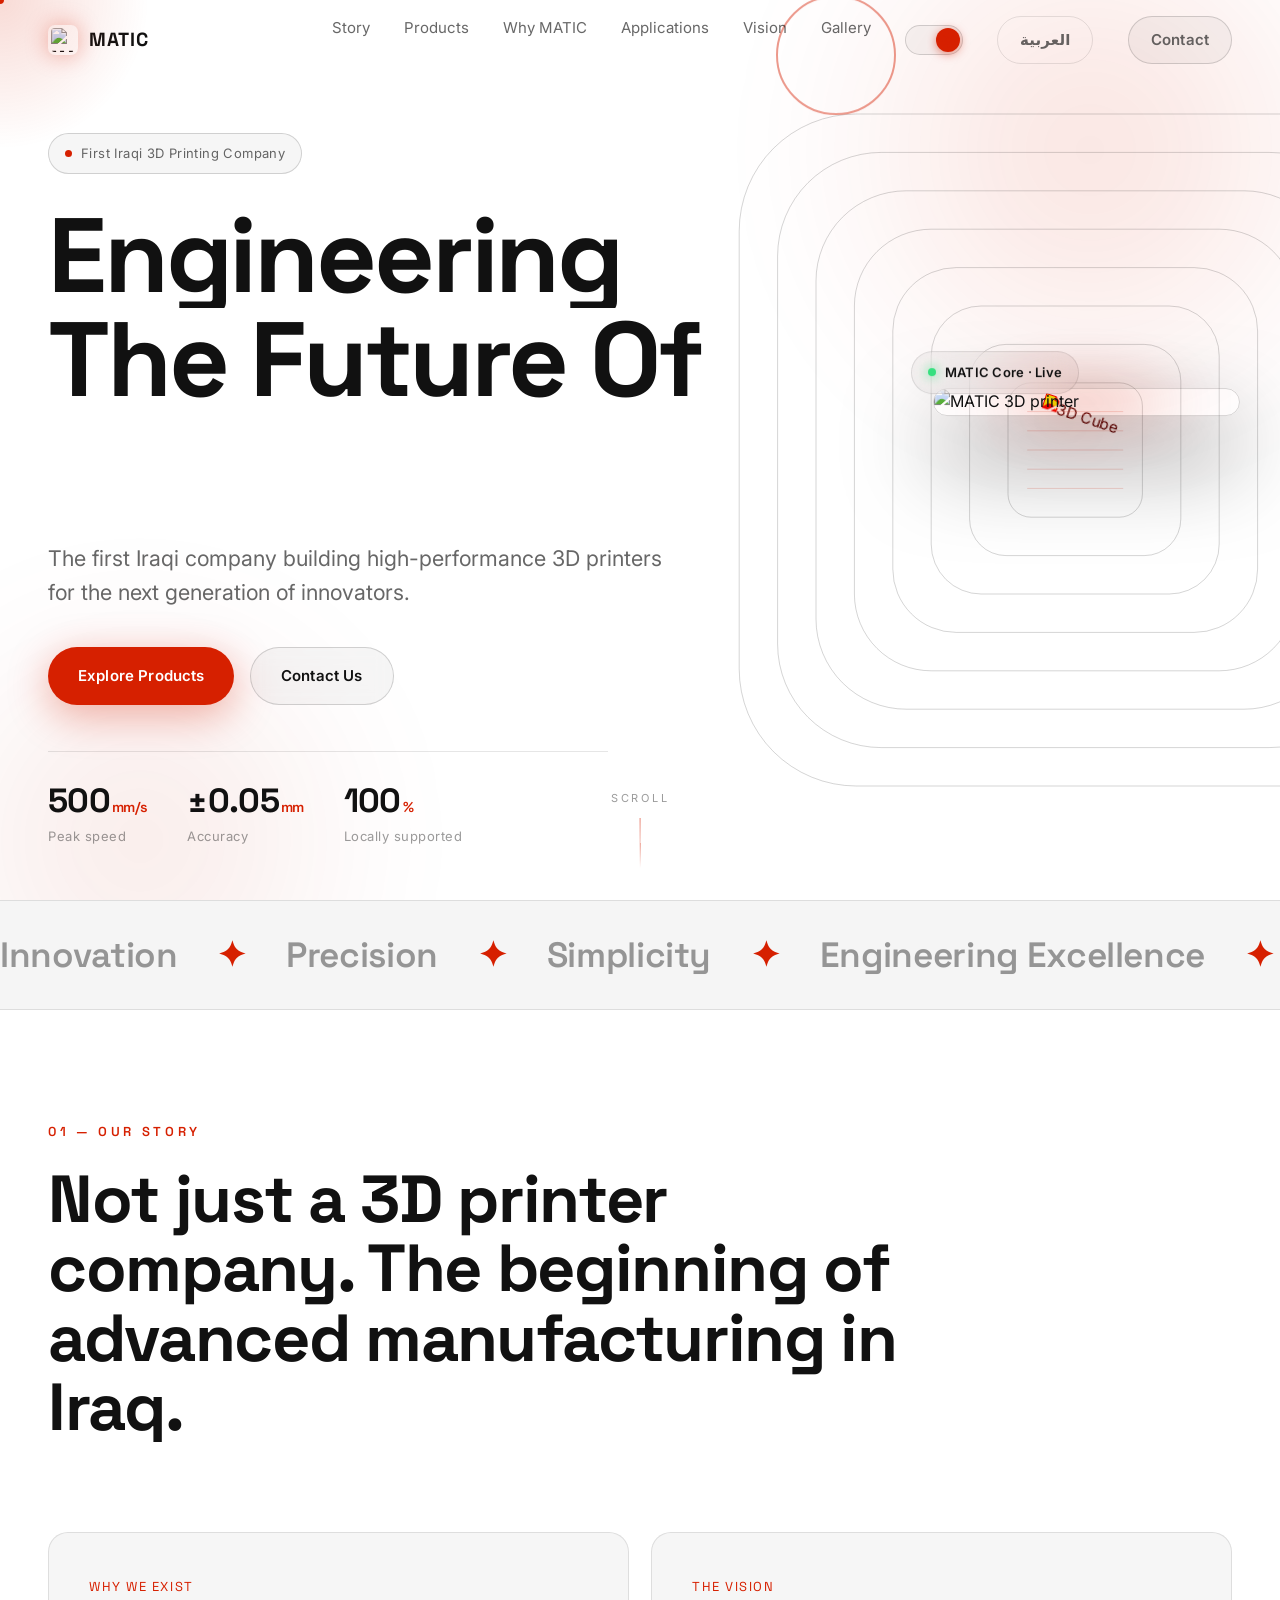
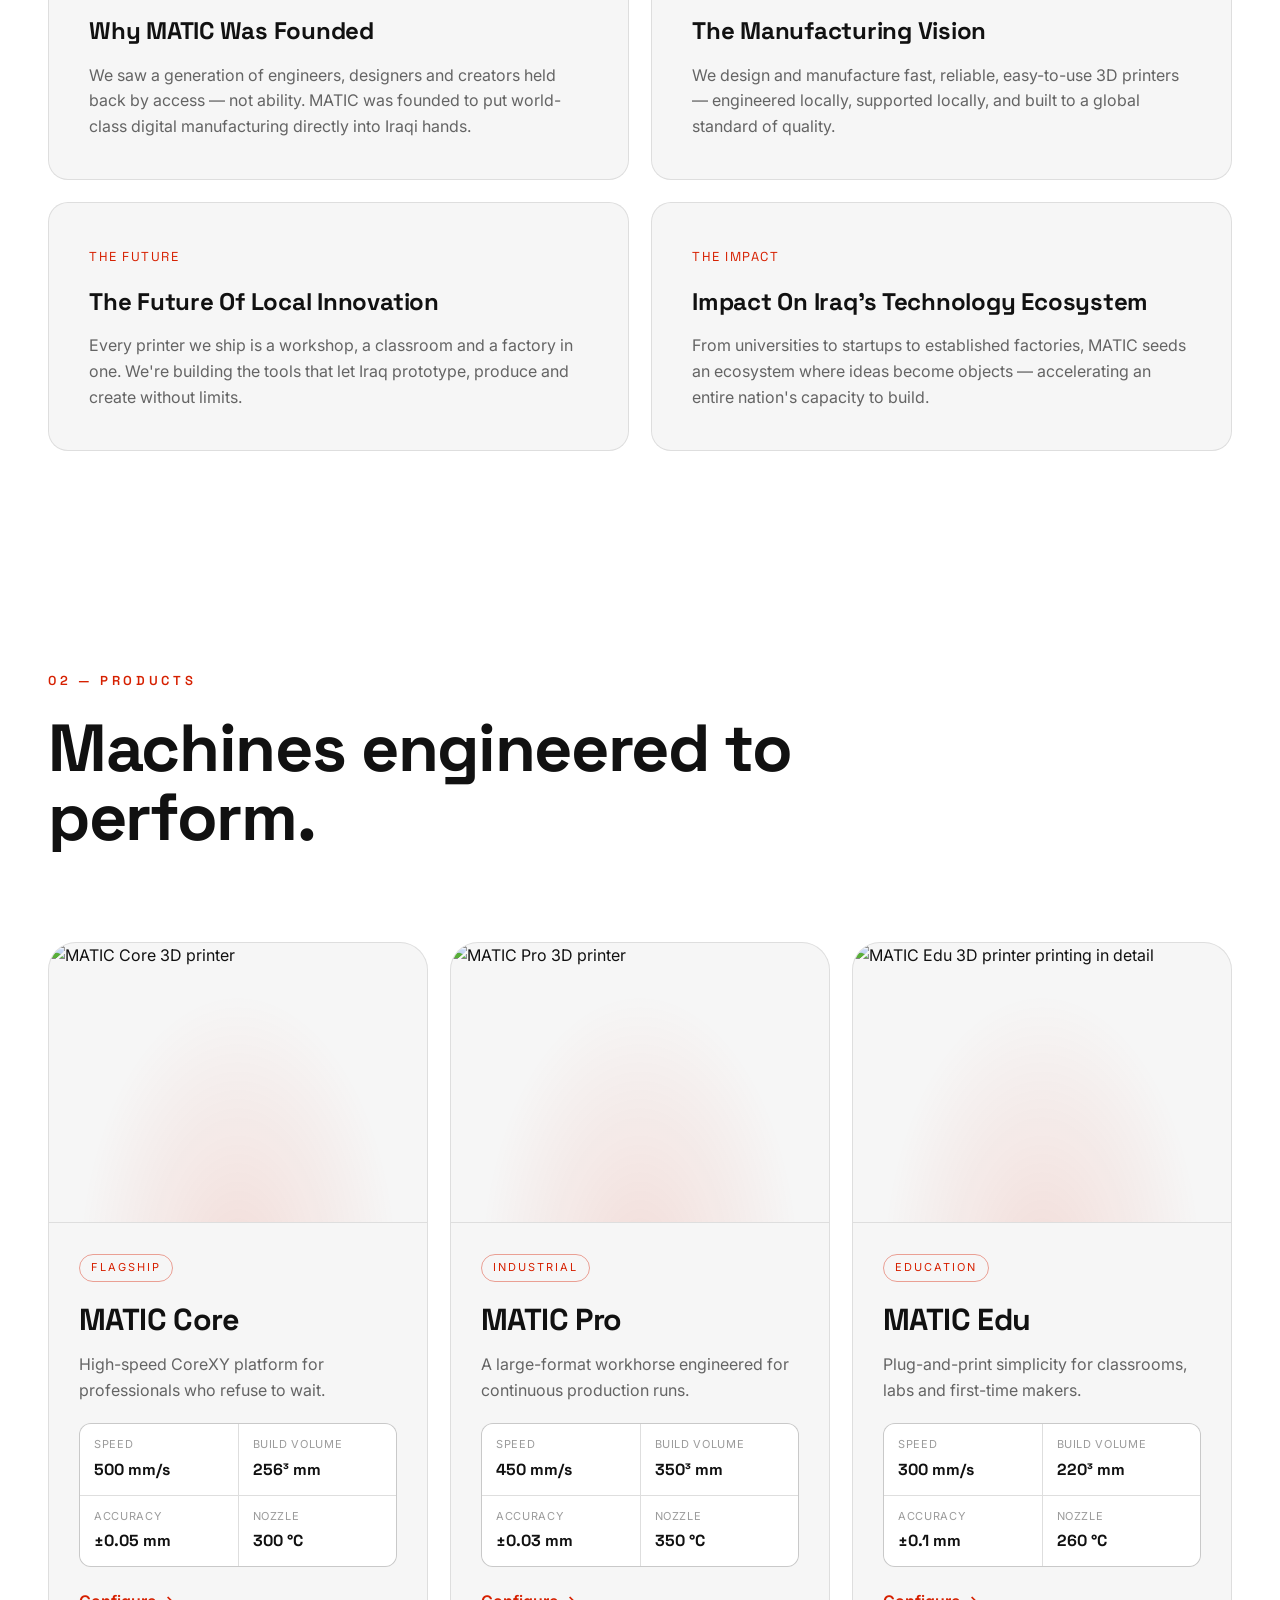
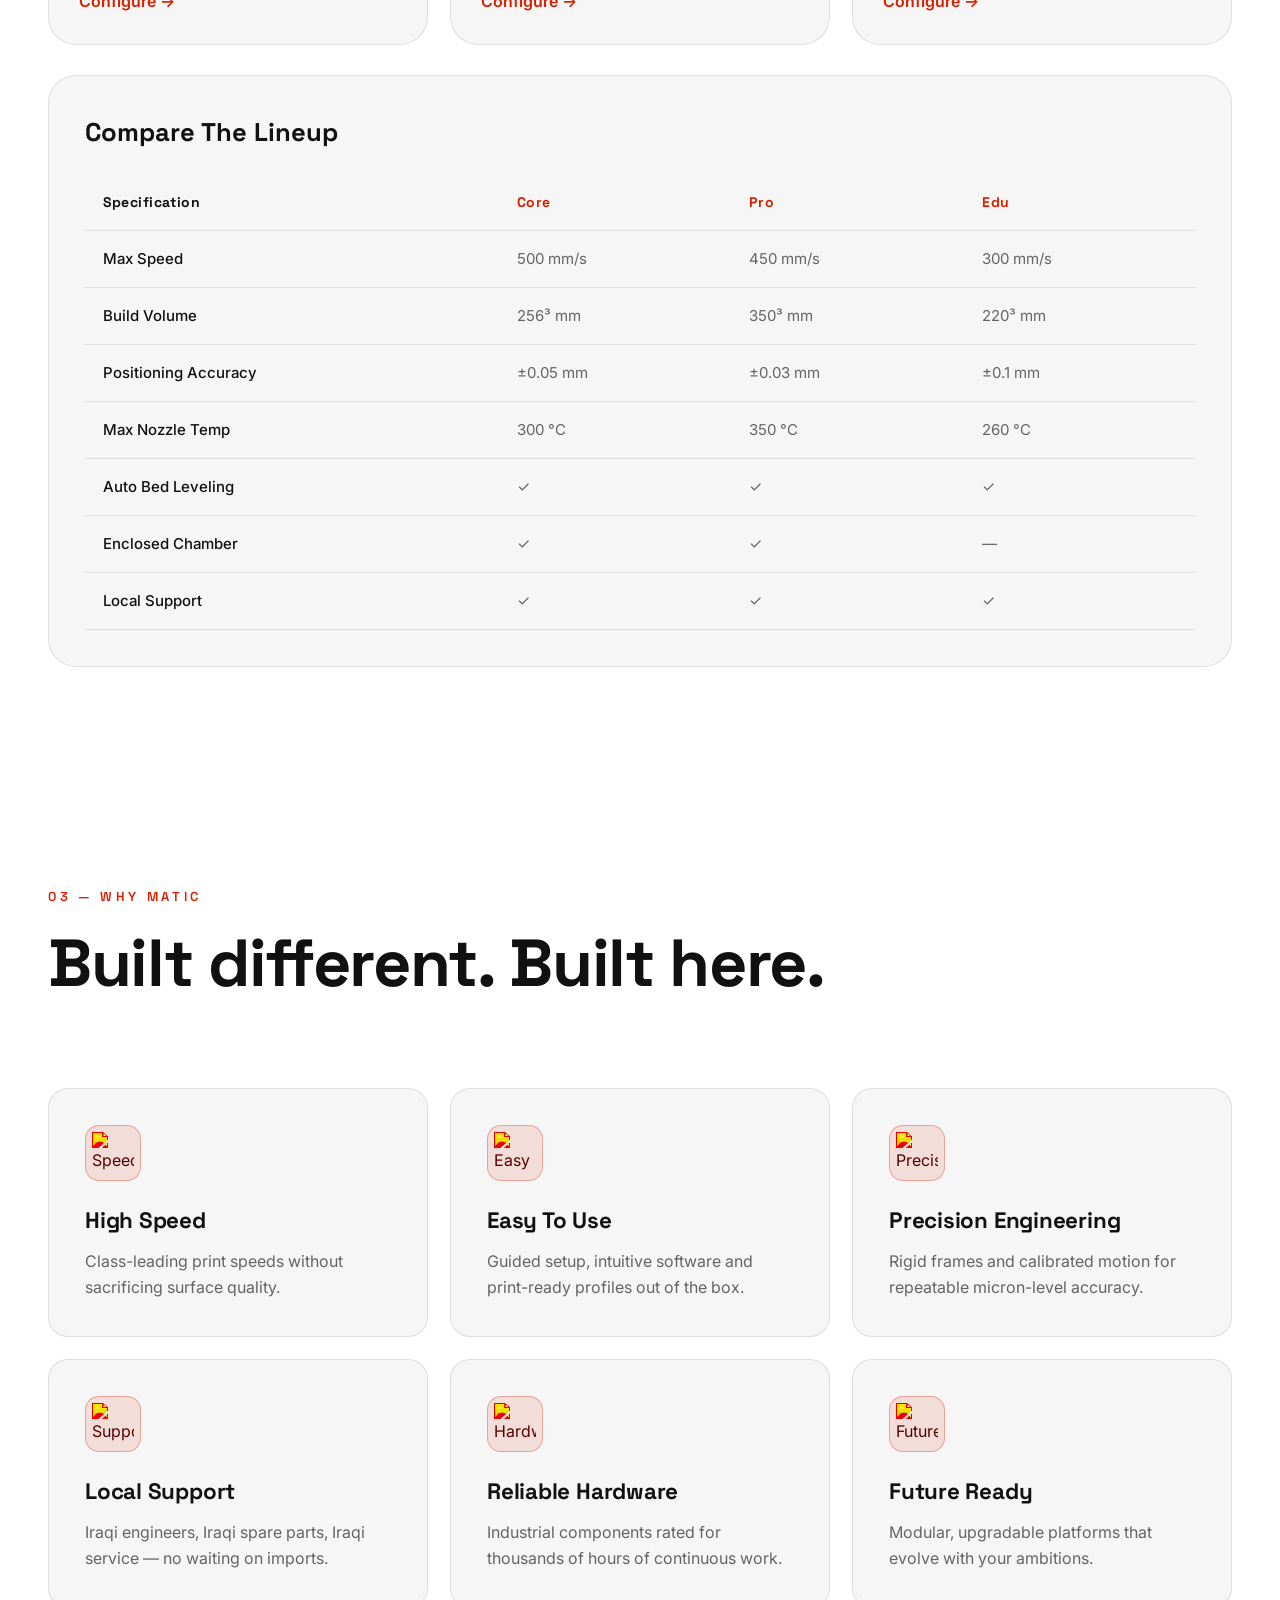
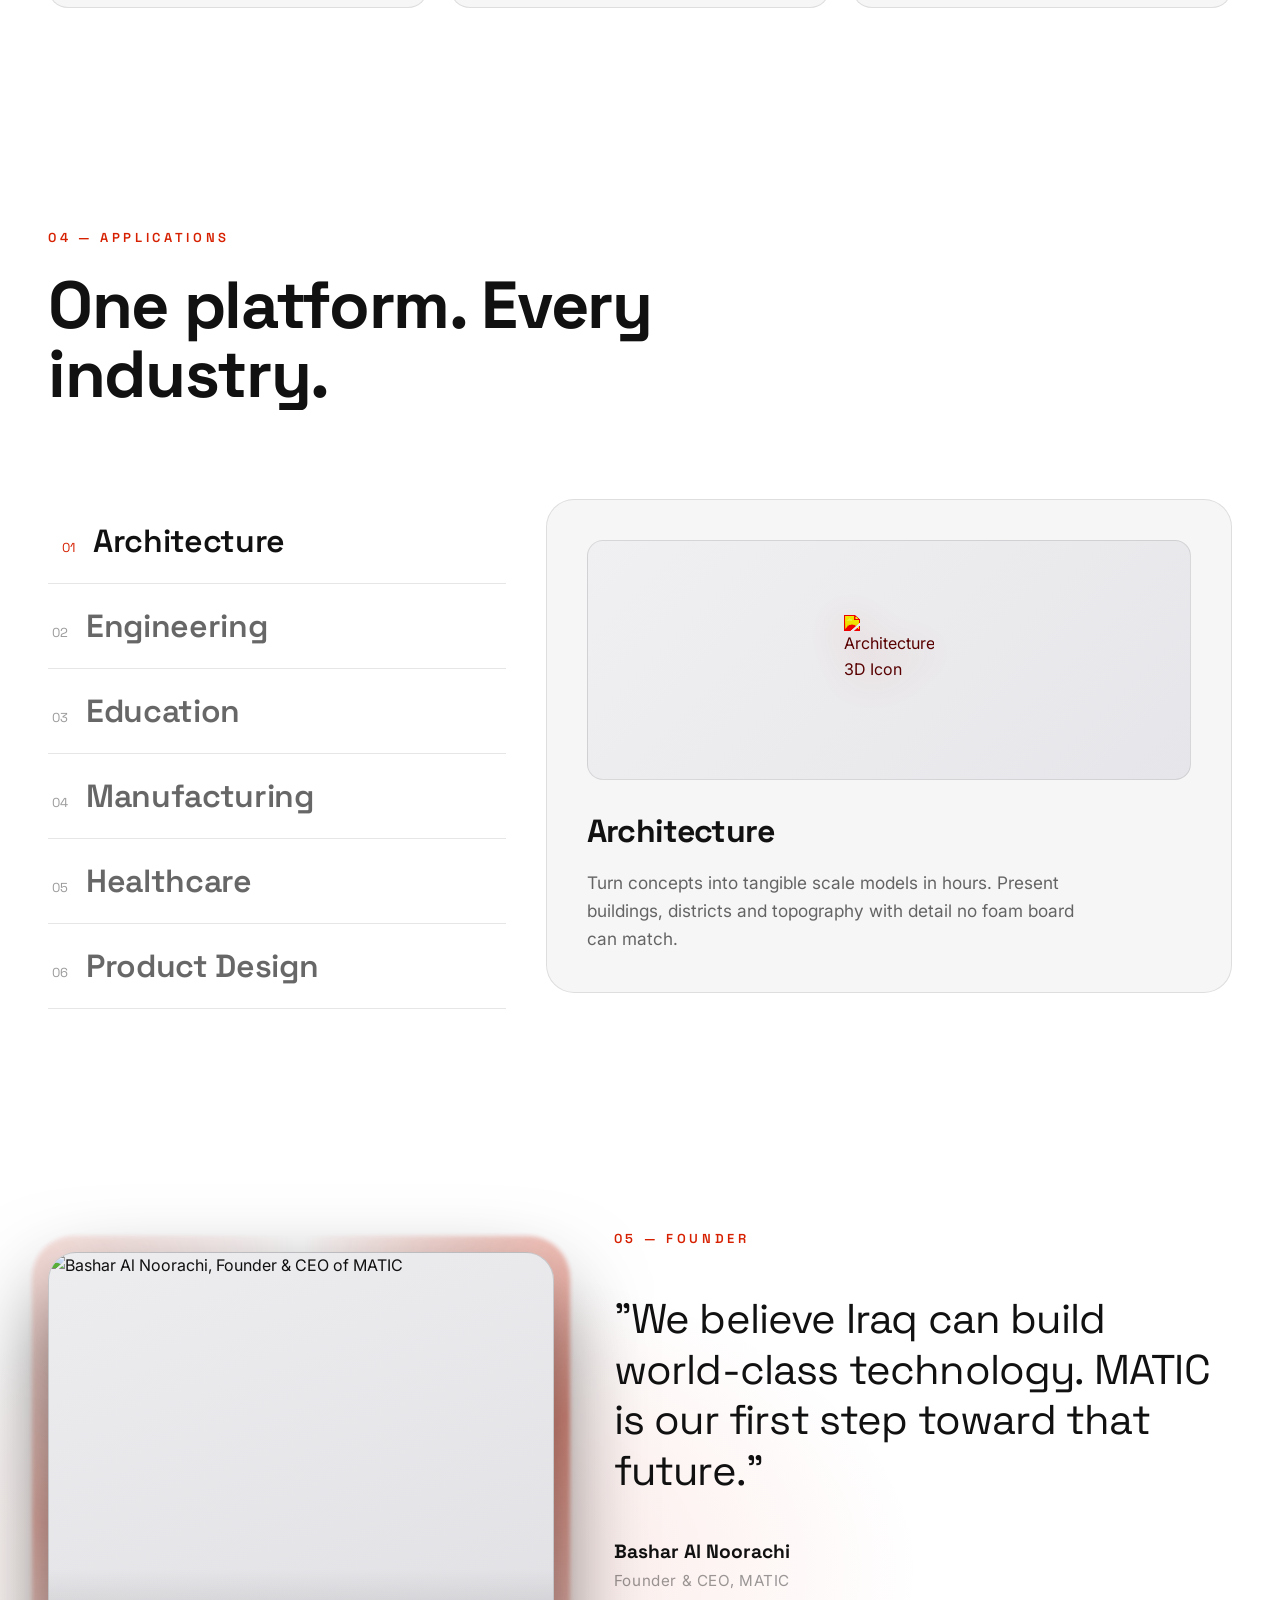
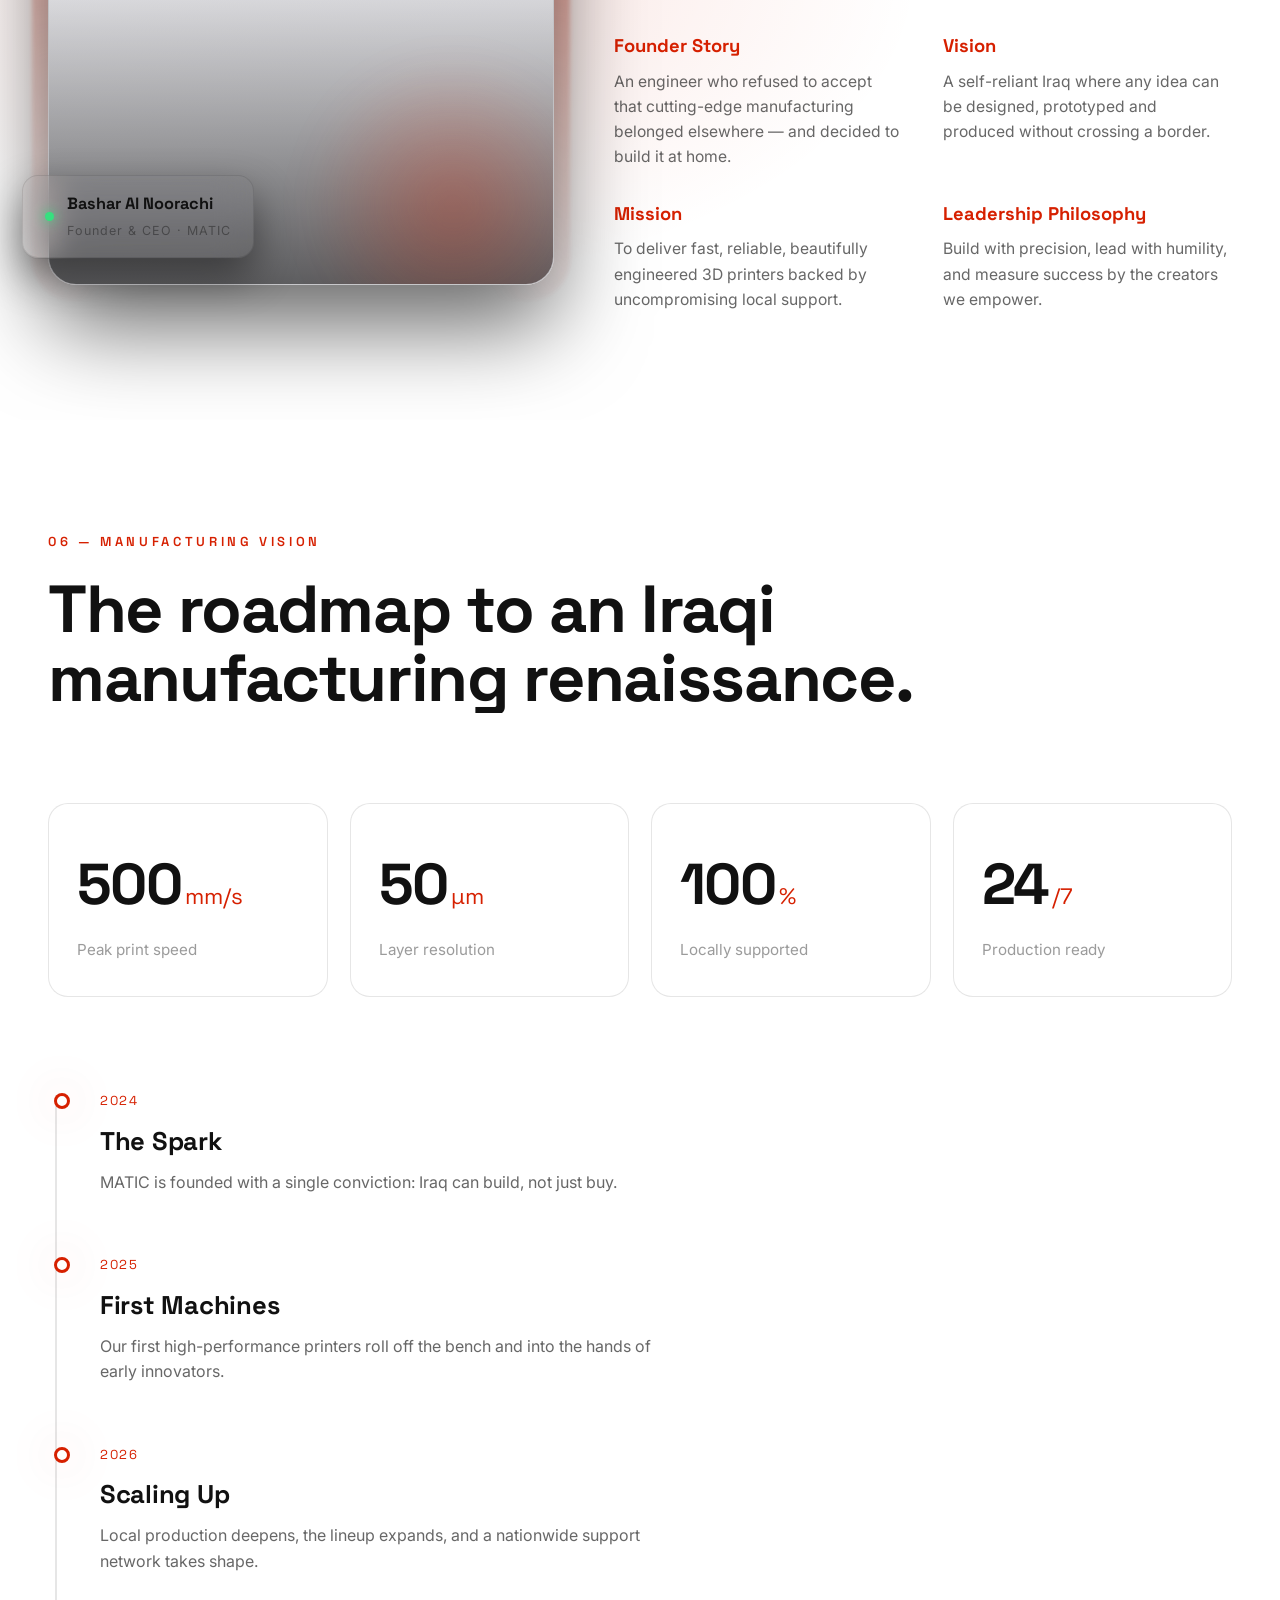
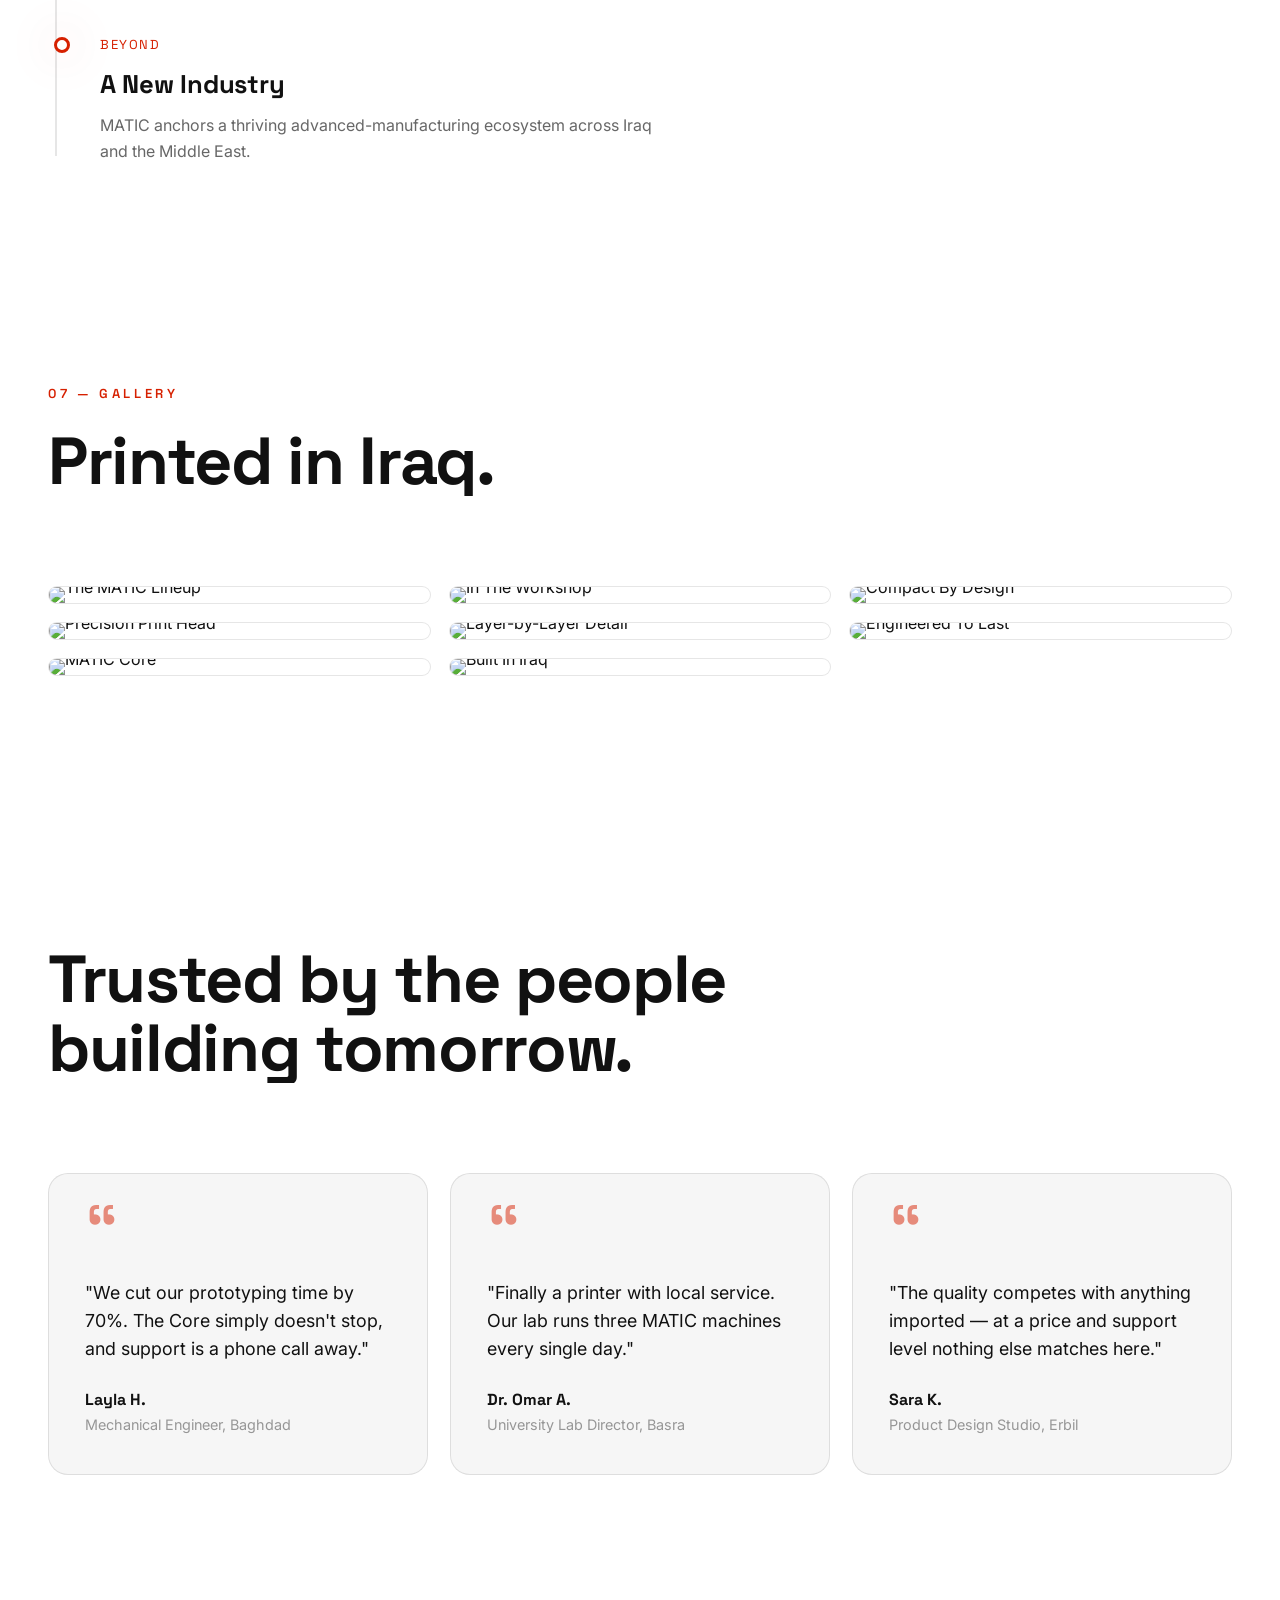
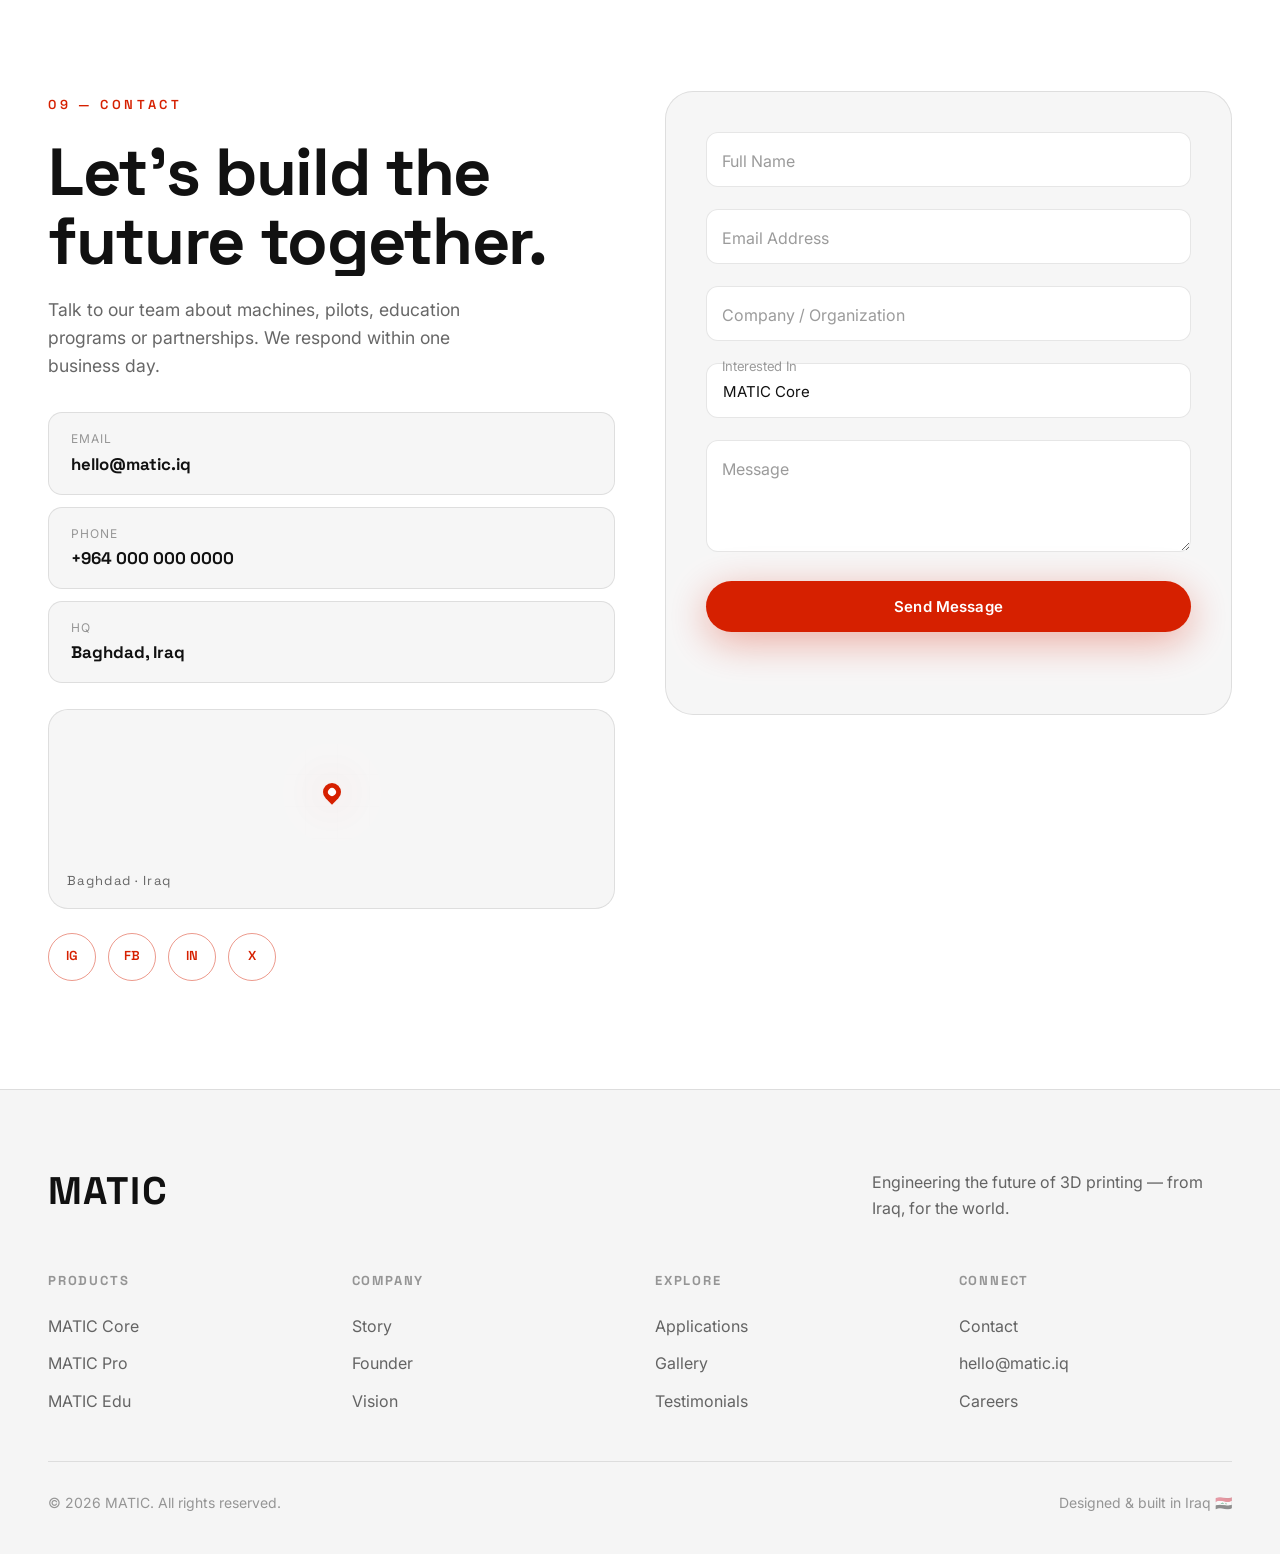
==== index.html @ 6158f704 "Add files via upload" ====
<!DOCTYPE html>
<html lang="en">
<head>
  <meta charset="UTF-8" />
  <meta name="viewport" content="width=device-width, initial-scale=1.0" />
  <meta name="theme-color" content="#111111" />
  <link rel="icon" type="image/png" href="matic-logo.png" />

  <title>MATIC — Engineering The Future Of 3D Printing</title>
  <meta name="description" content="MATIC is the first Iraqi company designing and manufacturing high-performance 3D printers — fast, reliable, and locally supported for the next generation of innovators." />
  <meta name="keywords" content="MATIC, 3D printing, Iraq, 3D printers, advanced manufacturing, additive manufacturing, Middle East technology" />
  <meta name="author" content="MATIC" />
  <link rel="canonical" href="https://matic.iq/" />

  <!-- Open Graph -->
  <meta property="og:type" content="website" />
  <meta property="og:title" content="MATIC — Engineering The Future Of 3D Printing" />
  <meta property="og:description" content="The first Iraqi company building high-performance 3D printers for the next generation of innovators." />
  <meta property="og:locale" content="en_US" />
  <meta property="og:site_name" content="MATIC" />

  <!-- Twitter -->
  <meta name="twitter:card" content="summary_large_image" />
  <meta name="twitter:title" content="MATIC — Engineering The Future Of 3D Printing" />
  <meta name="twitter:description" content="The first Iraqi company building high-performance 3D printers." />

  <link rel="preconnect" href="https://fonts.googleapis.com" />
  <link rel="preconnect" href="https://fonts.gstatic.com" crossorigin />
  <link href="https://fonts.googleapis.com/css2?family=Space+Grotesk:wght@400;500;600;700&family=Inter:wght@400;500;600;700;800;900&display=swap" rel="stylesheet" />

  <link rel="stylesheet" href="styles.css?v=2.0" />

  <!-- Set theme before paint to avoid flash -->
  <script>
    (function () {
      try {
        var saved = localStorage.getItem("matic-theme");
        var prefersLight = window.matchMedia("(prefers-color-scheme: light)").matches;
        var theme = saved || (prefersLight ? "light" : "dark");
        if (theme === "light") document.documentElement.setAttribute("data-theme", "light");
      } catch (e) {}
    })();
  </script>

  <!-- Structured data -->
  <script type="application/ld+json">
  {
    "@context": "https://schema.org",
    "@type": "Organization",
    "name": "MATIC",
    "description": "The first Iraqi company designing and manufacturing high-performance 3D printers.",
    "url": "https://matic.iq",
    "foundingLocation": { "@type": "Country", "name": "Iraq" },
    "slogan": "Engineering The Future Of 3D Printing"
  }
  </script>
</head>
<body>
  <!-- Custom cursor -->
  <div class="cursor-dot" aria-hidden="true"></div>
  <div class="cursor-glow" aria-hidden="true"></div>

  <!-- Scroll progress -->
  <div class="scroll-progress" aria-hidden="true"></div>

  <!-- Preloader -->
  <div class="preloader" id="preloader" aria-hidden="true">
    <div class="preloader__inner">
      <img src="matic-logo.png" alt="" class="preloader__mark" />
      <div class="preloader__logo">MATIC</div>
      <div class="preloader__bar"><span></span></div>
      <div class="preloader__count">000</div>
    </div>
  </div>

  <!-- Navigation -->
  <header class="nav" id="nav">
    <div class="nav__inner">
      <a href="#hero" class="nav__logo" data-magnetic aria-label="MATIC home">
        <img src="matic-logo.png" alt="MATIC logo" class="nav__logo-img" />
        <span class="nav__logo-text">MATIC</span>
      </a>
      <nav class="nav__links" aria-label="Primary">
        <a href="#story">Story</a>
        <a href="#products">Products</a>
        <a href="#why">Why MATIC</a>
        <a href="#applications">Applications</a>
        <a href="#vision">Vision</a>
        <a href="#gallery">Gallery</a>
           <button class="theme-toggle" id="themeToggle" aria-label="Toggle light mode" data-magnetic>
        <span class="theme-toggle__track">
          <span class="theme-toggle__thumb">
            <svg class="theme-toggle__sun" viewBox="0 0 24 24" aria-hidden="true"><circle cx="12" cy="12" r="4"/><g stroke-linecap="round"><line x1="12" y1="2" x2="12" y2="5"/><line x1="12" y1="19" x2="12" y2="22"/><line x1="2" y1="12" x2="5" y2="12"/><line x1="19" y1="12" x2="22" y2="12"/><line x1="4.6" y1="4.6" x2="6.7" y2="6.7"/><line x1="17.3" y1="17.3" x2="19.4" y2="19.4"/><line x1="4.6" y1="19.4" x2="6.7" y2="17.3"/><line x1="17.3" y1="6.7" x2="19.4" y2="4.6"/></g></svg>
            <svg class="theme-toggle__moon" viewBox="0 0 24 24" aria-hidden="true"><path d="M21 12.8A9 9 0 1 1 11.2 3a7 7 0 0 0 9.8 9.8z"/></svg>
          </span>
        </span>
      </button>
      <a href="index-ar.html" class="lang-toggle btn btn--small" data-magnetic>العربية</a>
      <a href="#contact" class="nav__cta btn btn--small" data-magnetic>Contact</a>
      <button class="nav__burger" id="burger" aria-label="Open menu" aria-expanded="false">
        <span></span><span></span>
      </button>
    </div>
  </header>
 
  <!-- Mobile menu -->
  <div class="mobile-menu" id="mobileMenu" aria-hidden="true">
    <nav class="mobile-menu__links">
      <a href="#story">Story</a>
      <a href="#products">Products</a>
      <a href="#why">Why MATIC</a>
      <a href="#applications">Applications</a>
      <a href="#founder">Founder</a>
      <a href="#vision">Vision</a>
      <a href="#gallery">Gallery</a>
      <a href="#contact">Contact</a>
      <a href="index-ar.html" style="color: var(--red); font-weight: 700;">العربية</a>
    </nav>
  </div>

  <main>
    <!-- ============ HERO ============ -->
    <section class="hero" id="hero">
      <div class="hero__bg" aria-hidden="true">
        <div class="hero__glow hero__glow--1"></div>
        <div class="hero__glow hero__glow--2"></div>
        <svg class="hero__toolpath" viewBox="0 0 800 800" preserveAspectRatio="xMidYMid slice">
          <g class="hero__toolpath-rot">
            <rect x="450" y="330" width="140" height="140" rx="24"/>
            <rect x="410" y="290" width="220" height="220" rx="38"/>
            <rect x="370" y="250" width="300" height="300" rx="52"/>
            <rect x="330" y="210" width="380" height="380" rx="66"/>
            <rect x="290" y="170" width="460" height="460" rx="80"/>
            <rect x="250" y="130" width="540" height="540" rx="94"/>
            <rect x="210" y="90"  width="620" height="620" rx="108"/>
            <rect x="170" y="50"  width="700" height="700" rx="122"/>
            <path class="hero__toolpath-infill" d="M470 360 H570 M470 380 H570 M470 400 H570 M470 420 H570 M470 440 H570"/>
            <foreignObject x="450" y="330" width="140" height="140" class="hero__3d-cube-fo">
              <div class="hero__3d-cube-fo-inner">
                <img src="https://3dicons.sgp1.cdn.digitaloceanspaces.com/v1/dynamic/premium/cube-dynamic-premium.png" alt="3D Cube" class="hero__3d-cube" />
              </div>
            </foreignObject>
          </g>
        </svg>
        <div class="hero__scan"></div>
      </div>
      <div class="hero__float hero__float--2" data-parallax="0.25" aria-hidden="true">
        <div class="float-shape float-shape--ring"></div>
      </div>
      <div class="hero__float hero__float--3" data-parallax="0.4" aria-hidden="true">
        <div class="float-shape float-shape--dot"></div>
      </div>

      <div class="hero__content container">
        <div class="hero__badge reveal" data-reveal>
          <span class="dot"></span> First Iraqi 3D Printing Company
        </div>
        <h1 class="hero__title">
          <span class="line"><span class="word" data-split>Engineering</span></span>
          <span class="line"><span class="word" data-split>The</span> <span class="word" data-split>Future</span> <span class="word" data-split>Of</span></span>
          <span class="line accent"><span class="word" data-split>3D</span> <span class="word" data-split>Printing</span></span>
        </h1>
        <p class="hero__sub reveal" data-reveal data-delay="0.6">
          The first Iraqi company building high-performance 3D printers for the
          next generation of innovators.
        </p>
        <div class="hero__cta reveal" data-reveal data-delay="0.8">
          <a href="#products" class="btn btn--primary" data-magnetic>
            <span>Explore Products</span>
          </a>
          <a href="#contact" class="btn btn--ghost" data-magnetic>
            <span>Contact Us</span>
          </a>
        </div>

        <div class="hero__stats reveal" data-reveal data-delay="1">
          <div class="hero__stat">
            <strong>500<small>mm/s</small></strong>
            <span>Peak speed</span>
          </div>
          <div class="hero__stat">
            <strong>±0.05<small>mm</small></strong>
            <span>Accuracy</span>
          </div>
          <div class="hero__stat">
            <strong>100<small>%</small></strong>
            <span>Locally supported</span>
          </div>
        </div>
      </div>

      <!-- 3D printer showcase -->
      <div class="hero__printer" data-parallax="0.08" aria-hidden="true">
        <div class="hero__printer-glow"></div>
        <img src="3.png" alt="MATIC 3D printer" class="hero__printer-img" />
        <div class="hero__printer-tag glass">
          <span class="dot"></span> MATIC Core · Live
        </div>
      </div>

      <div class="hero__scroll" aria-hidden="true">
        <span>Scroll</span>
        <div class="hero__scroll-line"></div>
      </div>
    </section>

    <!-- ============ MARQUEE ============ -->
    <div class="marquee" aria-hidden="true">
      <div class="marquee__track">
        <span>Innovation</span><span class="sep">✦</span>
        <span>Precision</span><span class="sep">✦</span>
        <span>Simplicity</span><span class="sep">✦</span>
        <span>Engineering Excellence</span><span class="sep">✦</span>
        <span>Iraqi Manufacturing</span><span class="sep">✦</span>
        <span>Future Technology</span><span class="sep">✦</span>
        <span>Innovation</span><span class="sep">✦</span>
        <span>Precision</span><span class="sep">✦</span>
        <span>Simplicity</span><span class="sep">✦</span>
        <span>Engineering Excellence</span><span class="sep">✦</span>
        <span>Iraqi Manufacturing</span><span class="sep">✦</span>
        <span>Future Technology</span><span class="sep">✦</span>
      </div>
    </div>

    <!-- ============ STORY ============ -->
    <section class="story section" id="story">
      <div class="container">
        <div class="section__head">
          <span class="eyebrow" data-reveal>01 — Our Story</span>
          <h2 class="section__title" data-split-lines>
            Not just a 3D printer company. The beginning of advanced manufacturing in Iraq.
          </h2>
        </div>

        <div class="story__grid">
          <article class="story__card glass" data-reveal>
            <span class="story__num">Why we exist</span>
            <h3>Why MATIC Was Founded</h3>
            <p>We saw a generation of engineers, designers and creators held back by
            access — not ability. MATIC was founded to put world-class digital
            manufacturing directly into Iraqi hands.</p>
          </article>
          <article class="story__card glass" data-reveal data-delay="0.1">
            <span class="story__num">The vision</span>
            <h3>The Manufacturing Vision</h3>
            <p>We design and manufacture fast, reliable, easy-to-use 3D printers —
            engineered locally, supported locally, and built to a global standard
            of quality.</p>
          </article>
          <article class="story__card glass" data-reveal data-delay="0.2">
            <span class="story__num">The future</span>
            <h3>The Future Of Local Innovation</h3>
            <p>Every printer we ship is a workshop, a classroom and a factory in one.
            We're building the tools that let Iraq prototype, produce and create
            without limits.</p>
          </article>
          <article class="story__card glass" data-reveal data-delay="0.3">
            <span class="story__num">The impact</span>
            <h3>Impact On Iraq's Technology Ecosystem</h3>
            <p>From universities to startups to established factories, MATIC seeds an
            ecosystem where ideas become objects — accelerating an entire nation's
            capacity to build.</p>
          </article>
        </div>
      </div>
    </section>

    <!-- ============ PRODUCTS ============ -->
    <section class="products section" id="products">
      <div class="container">
        <div class="section__head">
          <span class="eyebrow" data-reveal>02 — Products</span>
          <h2 class="section__title" data-split-lines>Machines engineered to perform.</h2>
        </div>

        <div class="products__grid">
          <article class="product-card glass tilt" data-reveal>
            <div class="product-card__glow"></div>
            <div class="product-card__visual">
              <img src="3.png" alt="MATIC Core 3D printer" loading="lazy" />
            </div>
            <div class="product-card__body">
              <span class="product-card__tag">Flagship</span>
              <h3>MATIC Core</h3>
              <p>High-speed CoreXY platform for professionals who refuse to wait.</p>
              <ul class="product-card__specs">
                <li><span>Speed</span><b>500 mm/s</b></li>
                <li><span>Build Volume</span><b>256³ mm</b></li>
                <li><span>Accuracy</span><b>±0.05 mm</b></li>
                <li><span>Nozzle</span><b>300 °C</b></li>
              </ul>
              <a href="#contact" class="product-card__link" data-magnetic>Configure →</a>
            </div>
          </article>

          <article class="product-card glass tilt" data-reveal data-delay="0.1">
            <div class="product-card__glow"></div>
            <div class="product-card__visual">
              <img src="4.png" alt="MATIC Pro 3D printer" loading="lazy" />
            </div>
            <div class="product-card__body">
              <span class="product-card__tag">Industrial</span>
              <h3>MATIC Pro</h3>
              <p>A large-format workhorse engineered for continuous production runs.</p>
              <ul class="product-card__specs">
                <li><span>Speed</span><b>450 mm/s</b></li>
                <li><span>Build Volume</span><b>350³ mm</b></li>
                <li><span>Accuracy</span><b>±0.03 mm</b></li>
                <li><span>Nozzle</span><b>350 °C</b></li>
              </ul>
              <a href="#contact" class="product-card__link" data-magnetic>Configure →</a>
            </div>
          </article>

          <article class="product-card glass tilt" data-reveal data-delay="0.2">
            <div class="product-card__glow"></div>
            <div class="product-card__visual">
              <img src="2.png" alt="MATIC Edu 3D printer printing in detail" loading="lazy" />
            </div>
            <div class="product-card__body">
              <span class="product-card__tag">Education</span>
              <h3>MATIC Edu</h3>
              <p>Plug-and-print simplicity for classrooms, labs and first-time makers.</p>
              <ul class="product-card__specs">
                <li><span>Speed</span><b>300 mm/s</b></li>
                <li><span>Build Volume</span><b>220³ mm</b></li>
                <li><span>Accuracy</span><b>±0.1 mm</b></li>
                <li><span>Nozzle</span><b>260 °C</b></li>
              </ul>
              <a href="#contact" class="product-card__link" data-magnetic>Configure →</a>
            </div>
          </article>
        </div>

        <!-- Comparison -->
        <div class="compare glass" data-reveal>
          <h3 class="compare__title">Compare The Lineup</h3>
          <div class="compare__scroll">
            <table class="compare__table">
              <thead>
                <tr>
                  <th>Specification</th>
                  <th>Core</th>
                  <th>Pro</th>
                  <th>Edu</th>
                </tr>
              </thead>
              <tbody>
                <tr><td>Max Speed</td><td>500 mm/s</td><td>450 mm/s</td><td>300 mm/s</td></tr>
                <tr><td>Build Volume</td><td>256³ mm</td><td>350³ mm</td><td>220³ mm</td></tr>
                <tr><td>Positioning Accuracy</td><td>±0.05 mm</td><td>±0.03 mm</td><td>±0.1 mm</td></tr>
                <tr><td>Max Nozzle Temp</td><td>300 °C</td><td>350 °C</td><td>260 °C</td></tr>
                <tr><td>Auto Bed Leveling</td><td>✓</td><td>✓</td><td>✓</td></tr>
                <tr><td>Enclosed Chamber</td><td>✓</td><td>✓</td><td>—</td></tr>
                <tr><td>Local Support</td><td>✓</td><td>✓</td><td>✓</td></tr>
              </tbody>
            </table>
          </div>
        </div>
      </div>
    </section>

    <!-- ============ WHY MATIC ============ -->
    <section class="why section" id="why">
      <div class="container">
        <div class="section__head">
          <span class="eyebrow" data-reveal>03 — Why MATIC</span>
          <h2 class="section__title" data-split-lines>Built different. Built here.</h2>
        </div>

        <div class="why__grid">
          <article class="feature glass" data-reveal>
            <div class="feature__icon">
              <img src="https://3dicons.sgp1.cdn.digitaloceanspaces.com/v1/dynamic/premium/flash-dynamic-premium.png" alt="Speed" class="feature__3d-icon" />
            </div>
            <h3>High Speed</h3>
            <p>Class-leading print speeds without sacrificing surface quality.</p>
          </article>
          <article class="feature glass" data-reveal data-delay="0.05">
            <div class="feature__icon">
              <img src="https://3dicons.sgp1.cdn.digitaloceanspaces.com/v1/dynamic/premium/thumb-up-dynamic-premium.png" alt="Easy" class="feature__3d-icon" />
            </div>
            <h3>Easy To Use</h3>
            <p>Guided setup, intuitive software and print-ready profiles out of the box.</p>
          </article>
          <article class="feature glass" data-reveal data-delay="0.1">
            <div class="feature__icon">
              <img src="https://3dicons.sgp1.cdn.digitaloceanspaces.com/v1/dynamic/premium/target-dynamic-premium.png" alt="Precision" class="feature__3d-icon" />
            </div>
            <h3>Precision Engineering</h3>
            <p>Rigid frames and calibrated motion for repeatable micron-level accuracy.</p>
          </article>
          <article class="feature glass" data-reveal data-delay="0.15">
            <div class="feature__icon">
              <img src="https://3dicons.sgp1.cdn.digitaloceanspaces.com/v1/dynamic/premium/chat-bubble-dynamic-premium.png" alt="Support" class="feature__3d-icon" />
            </div>
            <h3>Local Support</h3>
            <p>Iraqi engineers, Iraqi spare parts, Iraqi service — no waiting on imports.</p>
          </article>
          <article class="feature glass" data-reveal data-delay="0.2">
            <div class="feature__icon">
              <img src="https://3dicons.sgp1.cdn.digitaloceanspaces.com/v1/dynamic/premium/lock-dynamic-premium.png" alt="Hardware" class="feature__3d-icon" />
            </div>
            <h3>Reliable Hardware</h3>
            <p>Industrial components rated for thousands of hours of continuous work.</p>
          </article>
          <article class="feature glass" data-reveal data-delay="0.25">
            <div class="feature__icon">
              <img src="https://3dicons.sgp1.cdn.digitaloceanspaces.com/v1/dynamic/premium/rocket-dynamic-premium.png" alt="Future" class="feature__3d-icon" />
            </div>
            <h3>Future Ready</h3>
            <p>Modular, upgradable platforms that evolve with your ambitions.</p>
          </article>
        </div>
      </div>
    </section>

    <!-- ============ APPLICATIONS ============ -->
    <section class="apps section" id="applications">
      <div class="container">
        <div class="section__head">
          <span class="eyebrow" data-reveal>04 — Applications</span>
          <h2 class="section__title" data-split-lines>One platform. Every industry.</h2>
        </div>

        <div class="apps__layout">
          <div class="apps__list">
            <button class="apps__item is-active" data-app="0">
              <span class="apps__index">01</span>
              <span class="apps__name">Architecture</span>
            </button>
            <button class="apps__item" data-app="1">
              <span class="apps__index">02</span>
              <span class="apps__name">Engineering</span>
            </button>
            <button class="apps__item" data-app="2">
              <span class="apps__index">03</span>
              <span class="apps__name">Education</span>
            </button>
            <button class="apps__item" data-app="3">
              <span class="apps__index">04</span>
              <span class="apps__name">Manufacturing</span>
            </button>
            <button class="apps__item" data-app="4">
              <span class="apps__index">05</span>
              <span class="apps__name">Healthcare</span>
            </button>
            <button class="apps__item" data-app="5">
              <span class="apps__index">06</span>
              <span class="apps__name">Product Design</span>
            </button>
          </div>

          <div class="apps__stage glass">
            <div class="apps__panel is-active" data-panel="0">
              <div class="apps__visual" data-app-art="0">
                <div class="apps__3d-wrap">
                  <img src="https://3dicons.sgp1.cdn.digitaloceanspaces.com/v1/dynamic/premium/cube-dynamic-premium.png" alt="Architecture 3D Icon" class="apps__3d-icon" />
                </div>
              </div>
              <h3>Architecture</h3>
              <p>Turn concepts into tangible scale models in hours. Present buildings,
              districts and topography with detail no foam board can match.</p>
            </div>
            <div class="apps__panel" data-panel="1">
              <div class="apps__visual" data-app-art="1">
                <div class="apps__3d-wrap">
                  <img src="https://3dicons.sgp1.cdn.digitaloceanspaces.com/v1/dynamic/premium/tool-dynamic-premium.png" alt="Engineering 3D Icon" class="apps__3d-icon" />
                </div>
              </div>
              <h3>Engineering</h3>
              <p>Iterate functional prototypes overnight. Test fit, form and function
              before committing to expensive tooling.</p>
            </div>
            <div class="apps__panel" data-panel="2">
              <div class="apps__visual" data-app-art="2">
                <div class="apps__3d-wrap">
                  <img src="https://3dicons.sgp1.cdn.digitaloceanspaces.com/v1/dynamic/premium/notebook-dynamic-premium.png" alt="Education 3D Icon" class="apps__3d-icon" />
                </div>
              </div>
              <h3>Education</h3>
              <p>Give students a hands-on bridge between digital design and the
              physical world — and the skills the future demands.</p>
            </div>
            <div class="apps__panel" data-panel="3">
              <div class="apps__visual" data-app-art="3">
                <div class="apps__3d-wrap">
                  <img src="https://3dicons.sgp1.cdn.digitaloceanspaces.com/v1/dynamic/premium/gift-dynamic-premium.png" alt="Manufacturing 3D Icon" class="apps__3d-icon" />
                </div>
              </div>
              <h3>Manufacturing</h3>
              <p>Produce jigs, fixtures and end-use parts on demand. Cut lead times
              and keep production lines moving.</p>
            </div>
            <div class="apps__panel" data-panel="4">
              <div class="apps__visual" data-app-art="4">
                <div class="apps__3d-wrap">
                  <img src="https://3dicons.sgp1.cdn.digitaloceanspaces.com/v1/dynamic/premium/heart-dynamic-premium.png" alt="Healthcare 3D Icon" class="apps__3d-icon" />
                </div>
              </div>
              <h3>Healthcare</h3>
              <p>Custom anatomical models, surgical guides and assistive devices —
              manufactured precisely and locally.</p>
            </div>
            <div class="apps__panel" data-panel="5">
              <div class="apps__visual" data-app-art="5">
                <div class="apps__3d-wrap">
                  <img src="https://3dicons.sgp1.cdn.digitaloceanspaces.com/v1/dynamic/premium/bulb-dynamic-premium.png" alt="Product Design 3D Icon" class="apps__3d-icon" />
                </div>
              </div>
              <h3>Product Design</h3>
              <p>Move from sketch to holdable prototype in a single afternoon and
              refine with confidence.</p>
            </div>
          </div>
        </div>
      </div>
    </section>

    <!-- ============ FOUNDER ============ -->
    <section class="founder section" id="founder">
      <div class="founder__bg" aria-hidden="true"></div>
      <div class="container">
        <div class="founder__grid">
          <div class="founder__portrait" data-reveal>
            <span class="founder__ring" aria-hidden="true"></span>
            <div class="founder__photo">
              <div class="founder__photo-glow"></div>
              <img src="founder.png" alt="Bashar Al Noorachi, Founder & CEO of MATIC" loading="lazy" />
            </div>
            <div class="founder__badge glass">
              <span class="founder__badge-dot"></span>
              <div>
                <strong>Bashar Al Noorachi</strong>
                <span>Founder &amp; CEO · MATIC</span>
              </div>
            </div>
          </div>
          <div class="founder__content">
            <span class="eyebrow" data-reveal>05 — Founder</span>
            <blockquote class="founder__quote" data-split-lines>
              "We believe Iraq can build world-class technology. MATIC is our first
              step toward that future."
            </blockquote>
            <div class="founder__sign" data-reveal>
              <strong>Bashar Al Noorachi</strong>
              <span>Founder &amp; CEO, MATIC</span>
            </div>
            <div class="founder__cols">
              <div data-reveal>
                <h4>Founder Story</h4>
                <p>An engineer who refused to accept that cutting-edge manufacturing
                belonged elsewhere — and decided to build it at home.</p>
              </div>
              <div data-reveal data-delay="0.1">
                <h4>Vision</h4>
                <p>A self-reliant Iraq where any idea can be designed, prototyped and
                produced without crossing a border.</p>
              </div>
              <div data-reveal data-delay="0.15">
                <h4>Mission</h4>
                <p>To deliver fast, reliable, beautifully engineered 3D printers backed
                by uncompromising local support.</p>
              </div>
              <div data-reveal data-delay="0.2">
                <h4>Leadership Philosophy</h4>
                <p>Build with precision, lead with humility, and measure success by the
                creators we empower.</p>
              </div>
            </div>
          </div>
        </div>
      </div>
    </section>

    <!-- ============ VISION / TIMELINE ============ -->
    <section class="vision section" id="vision">
      <div class="container">
        <div class="section__head">
          <span class="eyebrow" data-reveal>06 — Manufacturing Vision</span>
          <h2 class="section__title" data-split-lines>The roadmap to an Iraqi manufacturing renaissance.</h2>
        </div>

        <div class="vision__stats">
          <div class="stat" data-reveal>
            <span class="stat__num" data-count="500">0</span><span class="stat__suffix">mm/s</span>
            <span class="stat__label">Peak print speed</span>
          </div>
          <div class="stat" data-reveal data-delay="0.1">
            <span class="stat__num" data-count="50">0</span><span class="stat__suffix">µm</span>
            <span class="stat__label">Layer resolution</span>
          </div>
          <div class="stat" data-reveal data-delay="0.2">
            <span class="stat__num" data-count="100">0</span><span class="stat__suffix">%</span>
            <span class="stat__label">Locally supported</span>
          </div>
          <div class="stat" data-reveal data-delay="0.3">
            <span class="stat__num" data-count="24">0</span><span class="stat__suffix">/7</span>
            <span class="stat__label">Production ready</span>
          </div>
        </div>

        <div class="timeline">
          <div class="timeline__line"><span class="timeline__progress"></span></div>
          <div class="timeline__item" data-reveal>
            <span class="timeline__year">2024</span>
            <h3>The Spark</h3>
            <p>MATIC is founded with a single conviction: Iraq can build, not just buy.</p>
          </div>
          <div class="timeline__item" data-reveal data-delay="0.1">
            <span class="timeline__year">2025</span>
            <h3>First Machines</h3>
            <p>Our first high-performance printers roll off the bench and into the hands of early innovators.</p>
          </div>
          <div class="timeline__item" data-reveal data-delay="0.2">
            <span class="timeline__year">2026</span>
            <h3>Scaling Up</h3>
            <p>Local production deepens, the lineup expands, and a nationwide support network takes shape.</p>
          </div>
          <div class="timeline__item" data-reveal data-delay="0.3">
            <span class="timeline__year">Beyond</span>
            <h3>A New Industry</h3>
            <p>MATIC anchors a thriving advanced-manufacturing ecosystem across Iraq and the Middle East.</p>
          </div>
        </div>
      </div>
    </section>

    <!-- ============ GALLERY ============ -->
    <section class="gallery section" id="gallery">
      <div class="container">
        <div class="section__head">
          <span class="eyebrow" data-reveal>07 — Gallery</span>
          <h2 class="section__title" data-split-lines>Printed in Iraq.</h2>
        </div>
        <div class="gallery__grid" id="galleryGrid">
          <!-- populated by JS -->
        </div>
      </div>
    </section>

    <!-- ============ TESTIMONIALS ============ -->
    <section class="testi section" id="testimonials">
      <div class="container">
        <div class="section__head">
          <span class="eyebrow" data-reveal>08 — Testimonials</span>
          <h2 class="section__title" data-split-lines>Trusted by the people building tomorrow.</h2>
        </div>
        <div class="testi__grid">
          <figure class="testi__card glass" data-reveal>
            <blockquote>"We cut our prototyping time by 70%. The Core simply doesn't stop, and support is a phone call away."</blockquote>
            <figcaption><strong>Layla H.</strong><span>Mechanical Engineer, Baghdad</span></figcaption>
          </figure>
          <figure class="testi__card glass" data-reveal data-delay="0.1">
            <blockquote>"Finally a printer with local service. Our lab runs three MATIC machines every single day."</blockquote>
            <figcaption><strong>Dr. Omar A.</strong><span>University Lab Director, Basra</span></figcaption>
          </figure>
          <figure class="testi__card glass" data-reveal data-delay="0.2">
            <blockquote>"The quality competes with anything imported — at a price and support level nothing else matches here."</blockquote>
            <figcaption><strong>Sara K.</strong><span>Product Design Studio, Erbil</span></figcaption>
          </figure>
        </div>
      </div>
    </section>

    <!-- ============ CONTACT ============ -->
    <section class="contact section" id="contact">
      <div class="container">
        <div class="contact__grid">
          <div class="contact__intro">
            <span class="eyebrow" data-reveal>09 — Contact</span>
            <h2 class="section__title" data-split-lines>Let's build the future together.</h2>
            <p class="contact__lead" data-reveal>Talk to our team about machines, pilots,
            education programs or partnerships. We respond within one business day.</p>

            <div class="contact__info">
              <a href="mailto:hello@matic.iq" class="contact__chip glass" data-magnetic>
                <span>Email</span><strong>hello@matic.iq</strong>
              </a>
              <a href="tel:+9640000000000" class="contact__chip glass" data-magnetic>
                <span>Phone</span><strong>+964 000 000 0000</strong>
              </a>
              <div class="contact__chip glass">
                <span>HQ</span><strong>Baghdad, Iraq</strong>
              </div>
            </div>

            <div class="contact__map glass" aria-label="Map area">
              <div class="contact__map-grid"></div>
              <span class="contact__map-pin"></span>
              <span class="contact__map-label">Baghdad · Iraq</span>
            </div>

            <div class="contact__social">
              <a href="https://www.instagram.com/matic.iq/" target="_blank" rel="noopener noreferrer" data-magnetic aria-label="Instagram">IG</a>
              <a href="https://www.facebook.com/profile.php?id=61578563612533&rdid=oIz0VlsvCKReDyAR&share_url=https%3A%2F%2Fwww.facebook.com%2Fshare%2F1AtW3nZHas%2F%3Futm_source%3Dig%26utm_medium%3Dsocial%26utm_content%3Dlink_in_bio#" target="_blank" rel="noopener noreferrer" data-magnetic aria-label="Facebook">FB</a>
              <a href="#" data-magnetic aria-label="LinkedIn">IN</a>
              <a href="#" data-magnetic aria-label="X">X</a>
            </div>
          </div>

          <form class="contact__form glass" id="contactForm" novalidate>
            <div class="field">
              <input type="text" id="name" name="name" required placeholder=" " />
              <label for="name">Full Name</label>
            </div>
            <div class="field">
              <input type="email" id="email" name="email" required placeholder=" " />
              <label for="email">Email Address</label>
            </div>
            <div class="field">
              <input type="text" id="company" name="company" placeholder=" " />
              <label for="company">Company / Organization</label>
            </div>
            <div class="field">
              <select id="interest" name="interest">
                <option value="core">MATIC Core</option>
                <option value="pro">MATIC Pro</option>
                <option value="edu">MATIC Edu</option>
                <option value="partnership">Partnership</option>
                <option value="other">Other</option>
              </select>
              <label for="interest" class="field__static">Interested In</label>
            </div>
            <div class="field">
              <textarea id="message" name="message" rows="4" required placeholder=" "></textarea>
              <label for="message">Message</label>
            </div>
            <button type="submit" class="btn btn--primary btn--full" data-magnetic>
              <span>Send Message</span>
            </button>
            <p class="contact__note" id="formNote" role="status"></p>
          </form>
        </div>
      </div>
    </section>
  </main>

  <!-- ============ FOOTER ============ -->
  <footer class="footer">
    <div class="container">
      <div class="footer__top">
        <a href="#hero" class="footer__logo">MATIC</a>
        <p class="footer__tag">Engineering the future of 3D printing — from Iraq, for the world.</p>
      </div>
      <div class="footer__grid">
        <div>
          <h5>Products</h5>
          <a href="#products">MATIC Core</a>
          <a href="#products">MATIC Pro</a>
          <a href="#products">MATIC Edu</a>
        </div>
        <div>
          <h5>Company</h5>
          <a href="#story">Story</a>
          <a href="#founder">Founder</a>
          <a href="#vision">Vision</a>
        </div>
        <div>
          <h5>Explore</h5>
          <a href="#applications">Applications</a>
          <a href="#gallery">Gallery</a>
          <a href="#testimonials">Testimonials</a>
        </div>
        <div>
          <h5>Connect</h5>
          <a href="#contact">Contact</a>
          <a href="mailto:hello@matic.iq">hello@matic.iq</a>
          <a href="#">Careers</a>
        </div>
      </div>
      <div class="footer__bottom">
        <span>© <span id="year"></span> MATIC. All rights reserved.</span>
        <span>Designed &amp; built in Iraq 🇮🇶</span>
      </div>
    </div>
  </footer>

  <script src="script.js"></script>
</body>
</html>
---- styles.css ----
/* ============================================================
   MATIC — Premium Industrial 3D Printing Website
   ============================================================ */

/* ---------- Tokens ---------- */
:root {
  --red: #D62000;
  --red-deep: #B71C00;
  --white: #FFFFFF;
  --off: #F5F5F5;
  --ink: #111111;
  --ink-2: #222222;

  --bg: #0a0a0b;
  --bg-2: #111113;
  --surface: rgba(255, 255, 255, 0.04);
  --surface-2: rgba(255, 255, 255, 0.06);
  --line: rgba(255, 255, 255, 0.10);
  --line-strong: rgba(255, 255, 255, 0.18);
  --text: #f4f4f5;
  --text-dim: rgba(244, 244, 245, 0.62);
  --text-faint: rgba(244, 244, 245, 0.38);

  --font: "Inter", system-ui, -apple-system, sans-serif;
  --display: "Space Grotesk", "Inter", sans-serif;

  --ease: cubic-bezier(0.22, 1, 0.36, 1);
  --ease-out: cubic-bezier(0.16, 1, 0.3, 1);

  --container: 1240px;
  --radius: 20px;
  --radius-lg: 28px;

  --glow: 0 0 60px rgba(214, 32, 0, 0.45);
}

/* ---------- Light theme ---------- */
[data-theme="light"] {
  --bg: #ffffff;
  --bg-2: #f5f5f5;
  --surface: rgba(17, 17, 17, 0.035);
  --surface-2: rgba(17, 17, 17, 0.06);
  --line: rgba(17, 17, 17, 0.10);
  --line-strong: rgba(17, 17, 17, 0.16);
  --text: #111111;
  --text-dim: rgba(17, 17, 17, 0.64);
  --text-faint: rgba(17, 17, 17, 0.42);
  --glow: 0 0 50px rgba(214, 32, 0, 0.30);
}
[data-theme="light"] .nav.is-scrolled { background: rgba(255, 255, 255, 0.72); border-bottom-color: var(--line); }
[data-theme="light"] .mobile-menu { background: rgba(255, 255, 255, 0.96); }
[data-theme="light"] .preloader { background: #fff; }
[data-theme="light"] .preloader__logo { background: linear-gradient(90deg, #111, var(--red)); -webkit-background-clip: text; background-clip: text; }
[data-theme="light"] .marquee { background: var(--bg-2); }
[data-theme="light"] .footer { background: var(--bg-2); }
[data-theme="light"] .hero__glow { opacity: .32; }
[data-theme="light"] .hero__grid { opacity: .9; }
[data-theme="light"] .product-card__specs li,
[data-theme="light"] .field input,
[data-theme="light"] .field textarea,
[data-theme="light"] .field select { background: #fff; }
[data-theme="light"] .apps__visual { background: linear-gradient(135deg, #f0f0f2, #e6e6ea); }
[data-theme="light"] .gallery__item,
[data-theme="light"] .lightbox__content { background: #fff; }
[data-theme="light"] .founder__photo { background: linear-gradient(160deg, #ededf0, #dcdce0); }
[data-theme="light"] .stat { background: #fff; }

html, body { transition: background-color .5s var(--ease); }
.glass, .nav, .btn, .feature, .product-card, .story__card, .testi__card, .stat, .field input, .field textarea, .field select, .compare__table tr, .lightbox__content, .gallery__item, .footer, .marquee, .mobile-menu {
  transition: background-color .5s var(--ease), border-color .5s var(--ease), color .5s var(--ease), box-shadow .5s var(--ease);
}

/* ---------- Reset ---------- */
*, *::before, *::after { box-sizing: border-box; margin: 0; padding: 0; }

html { scroll-behavior: smooth; -webkit-text-size-adjust: 100%; }
@media (prefers-reduced-motion: reduce) {
  html { scroll-behavior: auto; }
  *, *::before, *::after {
    animation-duration: 0.001ms !important;
    animation-iteration-count: 1 !important;
    transition-duration: 0.001ms !important;
  }
}

body {
  font-family: var(--font);
  background: var(--bg);
  color: var(--text);
  line-height: 1.6;
  overflow-x: hidden;
  -webkit-font-smoothing: antialiased;
  text-rendering: optimizeLegibility;
}

img, canvas { display: block; max-width: 100%; }
a { color: inherit; text-decoration: none; }
button { font-family: inherit; cursor: pointer; border: none; background: none; color: inherit; }
ul { list-style: none; }

.container { width: 100%; max-width: var(--container); margin: 0 auto; padding: 0 28px; }

.section { padding: clamp(80px, 12vh, 160px) 0; position: relative; }

/* ---------- Selection / focus ---------- */
::selection { background: var(--red); color: #fff; }
:focus-visible { outline: 2px solid var(--red); outline-offset: 3px; border-radius: 4px; }

/* ---------- Cursor ---------- */
.cursor-dot, .cursor-glow {
  position: fixed; top: 0; left: 0; pointer-events: none; z-index: 9999;
  border-radius: 50%; transform: translate(-50%, -50%);
  will-change: transform;
}
.cursor-dot {
  width: 8px; height: 8px; background: var(--red);
  border: 0 solid transparent;
  transition: width .3s var(--ease), height .3s var(--ease), background .3s var(--ease), border .3s var(--ease), opacity .3s var(--ease);
}
.cursor-glow {
  width: 340px; height: 340px;
  background: radial-gradient(circle, rgba(214,32,0,0.16), transparent 62%);
  z-index: 9998; transition: opacity .4s;
}
.cursor-dot.is-active {
  width: 48px; height: 48px; background: transparent;
  border: 1.5px solid var(--red);
}
.cursor-dot.cursor-hidden, .cursor-glow.cursor-hidden {
  opacity: 0 !important;
}
@media (hover: none), (max-width: 900px) {
  .cursor-dot, .cursor-glow { display: none; }
}
@media (hover: hover) and (min-width: 901px) {
  body, a, button, select, input, textarea, [data-magnetic], .tilt {
    cursor: none !important;
  }
}

/* ---------- Scroll progress ---------- */
.scroll-progress {
  position: fixed; top: 0; left: 0; height: 3px; width: 0%;
  background: linear-gradient(90deg, var(--red), #ff6a3d);
  z-index: 1000; box-shadow: 0 0 14px rgba(214,32,0,.7);
}

/* ---------- Preloader ---------- */
.preloader {
  position: fixed; inset: 0; z-index: 10000; background: var(--bg);
  display: grid; place-items: center;
  transition: opacity .8s var(--ease), visibility .8s;
}
.preloader.is-done { opacity: 0; visibility: hidden; }
.preloader__inner { text-align: center; width: min(320px, 70vw); }
.preloader__mark { width: 64px; height: 64px; object-fit: contain; margin: 0 auto 22px; border-radius: 14px; background: #fff; padding: 8px; box-shadow: var(--glow); animation: pulse 2.2s ease-in-out infinite; }
.preloader__logo {
  font-family: var(--display); font-weight: 700; letter-spacing: .35em;
  font-size: 28px; margin-bottom: 26px; padding-left: .35em;
  background: linear-gradient(90deg, #fff, var(--red)); -webkit-background-clip: text;
  background-clip: text; color: transparent;
}
.preloader__bar { height: 2px; background: var(--line); border-radius: 2px; overflow: hidden; }
.preloader__bar span { display: block; height: 100%; width: 0%; background: var(--red); box-shadow: var(--glow); }
.preloader__count { margin-top: 14px; font-size: 12px; letter-spacing: .3em; color: var(--text-faint); }

/* ---------- Buttons ---------- */
.btn {
  position: relative; display: inline-flex; align-items: center; gap: 10px;
  padding: 16px 30px; border-radius: 100px; font-weight: 600; font-size: 15px;
  letter-spacing: .01em; overflow: hidden; will-change: transform;
  transition: transform .4s var(--ease), box-shadow .4s var(--ease), background .3s;
}
.btn span { position: relative; z-index: 2; }
.btn--small { padding: 11px 22px; font-size: 14px; }
.btn--full { width: 100%; justify-content: center; }

.btn--primary { background: var(--red); color: #fff; box-shadow: 0 10px 40px rgba(214,32,0,.35); }
.btn--primary::before {
  content: ""; position: absolute; inset: 0; z-index: 1;
  background: linear-gradient(120deg, var(--red-deep), var(--red) 50%, #ff6a3d);
  opacity: 0; transition: opacity .4s;
}
.btn--primary:hover { box-shadow: 0 16px 56px rgba(214,32,0,.55); }
.btn--primary:hover::before { opacity: 1; }

.btn--ghost { border: 1px solid var(--line-strong); color: var(--text); background: var(--surface); backdrop-filter: blur(8px); }
.btn--ghost:hover { border-color: var(--red); background: rgba(214,32,0,.10); }

.nav__cta { background: var(--surface); border: 1px solid var(--line-strong); }
.nav__cta:hover { border-color: var(--red); background: rgba(214,32,0,.12); }

/* ---------- Glass ---------- */
.glass {
  background: var(--surface);
  border: 1px solid var(--line);
  backdrop-filter: blur(18px) saturate(140%);
  -webkit-backdrop-filter: blur(18px) saturate(140%);
}

/* ---------- Eyebrow / section heads ---------- */
.eyebrow {
  display: inline-block; font-family: var(--display); font-size: 13px;
  letter-spacing: .28em; text-transform: uppercase; color: var(--red);
  margin-bottom: 22px; font-weight: 600;
}
.section__head { max-width: 900px; margin-bottom: clamp(48px, 7vw, 90px); }
.section__title {
  font-family: var(--display); font-weight: 700;
  font-size: clamp(2rem, 5.2vw, 4.2rem); line-height: 1.04;
  letter-spacing: -0.02em;
}

/* ============================================================
   NAVIGATION
   ============================================================ */
.nav {
  position: fixed; top: 0; left: 0; width: 100%; z-index: 900;
  transition: transform .5s var(--ease), background .5s, backdrop-filter .5s, border-color .5s;
  border-bottom: 1px solid transparent;
}
.nav.is-scrolled {
  background: rgba(10,10,11,.7); backdrop-filter: blur(16px);
  border-bottom-color: var(--line);
}
.nav.is-hidden { transform: translateY(-110%); }
.nav__inner {
  max-width: var(--container); margin: 0 auto; padding: 16px 28px;
  display: flex; align-items: center; justify-content: space-between; gap: 24px;
}
.nav__logo { display: flex; align-items: center; gap: 11px; font-family: var(--display); font-weight: 700; letter-spacing: .04em; }
.nav__logo-img { width: 30px; height: 30px; object-fit: contain; border-radius: 7px; background: #fff; padding: 3px; box-shadow: 0 0 22px rgba(214,32,0,.35); }
.nav__logo-text { font-size: 19px; }
.nav__links { display: flex; gap: 34px; }
.nav__links a { font-size: 15px; color: var(--text-dim); position: relative; transition: color .3s; }
.nav__links a::after {
  content: ""; position: absolute; left: 0; bottom: -6px; width: 0; height: 2px;
  background: var(--red); transition: width .35s var(--ease);
}
.nav__links a:hover { color: var(--text); }
.nav__links a:hover::after { width: 100%; }

/* theme toggle */
.theme-toggle { display: inline-flex; align-items: center; }
.theme-toggle__track { position: relative; width: 58px; height: 30px; border-radius: 100px; background: var(--surface); border: 1px solid var(--line-strong); transition: background .4s, border-color .4s; }
.theme-toggle__thumb { position: absolute; top: 2px; left: 2px; width: 24px; height: 24px; border-radius: 50%; background: var(--red); box-shadow: 0 2px 10px rgba(214,32,0,.5); display: grid; place-items: center; transition: transform .5s var(--ease); }
[data-theme="light"] .theme-toggle__thumb { transform: translateX(28px); }
.theme-toggle svg { width: 15px; height: 15px; position: absolute; fill: none; stroke: var(--red); stroke-width: 2; transition: opacity .35s, transform .5s var(--ease); }
.theme-toggle__sun { opacity: 0; transform: rotate(-90deg) scale(.5); }
.theme-toggle__moon { opacity: 1; }
[data-theme="light"] .theme-toggle__sun { opacity: 1; transform: rotate(0) scale(1); }
[data-theme="light"] .theme-toggle__moon { opacity: 0; transform: rotate(90deg) scale(.5); }
.theme-toggle__moon { fill: var(--red); stroke: none; }

.nav__burger { display: none; width: 40px; height: 40px; position: relative; z-index: 1000; }
.nav__burger span {
  position: absolute; left: 9px; width: 22px; height: 2px; background: var(--red);
  transition: transform .4s var(--ease), opacity .3s;
}
.nav__burger span:nth-child(1) { top: 15px; }
.nav__burger span:nth-child(2) { top: 23px; }
.nav__burger.is-open span:nth-child(1) { transform: translateY(4px) rotate(45deg); }
.nav__burger.is-open span:nth-child(2) { transform: translateY(-4px) rotate(-45deg); }

.mobile-menu {
  position: fixed; inset: 0; z-index: 950; background: rgba(8,8,9,.96);
  backdrop-filter: blur(20px); display: grid; place-items: center;
  opacity: 0; visibility: hidden; transition: opacity .5s var(--ease), visibility .5s;
}
.mobile-menu.is-open { opacity: 1; visibility: visible; }
.mobile-menu__links { display: flex; flex-direction: column; gap: 6px; text-align: center; }
.mobile-menu__links a {
  font-family: var(--display); font-size: clamp(28px, 8vw, 44px); font-weight: 600;
  padding: 8px; color: var(--text-dim);
  opacity: 0;
  transform: translateY(30px);
  transition: color .3s, transform .6s var(--ease-out), opacity .6s var(--ease-out);
}
.mobile-menu.is-open .mobile-menu__links a {
  opacity: 1;
  transform: translateY(0);
}
.mobile-menu.is-open .mobile-menu__links a:nth-child(1) { transition-delay: 0.1s; }
.mobile-menu.is-open .mobile-menu__links a:nth-child(2) { transition-delay: 0.15s; }
.mobile-menu.is-open .mobile-menu__links a:nth-child(3) { transition-delay: 0.2s; }
.mobile-menu.is-open .mobile-menu__links a:nth-child(4) { transition-delay: 0.25s; }
.mobile-menu.is-open .mobile-menu__links a:nth-child(5) { transition-delay: 0.3s; }
.mobile-menu.is-open .mobile-menu__links a:nth-child(6) { transition-delay: 0.35s; }
.mobile-menu.is-open .mobile-menu__links a:nth-child(7) { transition-delay: 0.4s; }
.mobile-menu.is-open .mobile-menu__links a:nth-child(8) { transition-delay: 0.45s; }
.mobile-menu__links a:hover { color: var(--red); }

/* ============================================================
   HERO
   ============================================================ */
.hero { position: relative; min-height: 100vh; display: flex; align-items: center; overflow: hidden; }
.hero__bg { position: absolute; inset: 0; z-index: 0; }
.hero__toolpath {
  position: absolute;
  right: -5%;
  top: 50%;
  transform: translateY(-50%);
  width: min(800px, 60vw);
  height: min(800px, 60vw);
  z-index: 1;
  pointer-events: none;
  overflow: visible;
}
.hero__toolpath rect {
  fill: none;
  stroke: var(--text);
  stroke-width: 1px;
  opacity: 0.18;
}
.hero__toolpath-infill {
  fill: none;
  stroke: var(--red);
  stroke-width: 1px;
  opacity: 0.18;
}
.hero__toolpath-rot {
  transform-origin: 520px 400px;
  animation: spinslow 45s linear infinite;
}
.hero__grid {
  position: absolute; inset: -2px;
  background-image:
    linear-gradient(var(--line) 1px, transparent 1px),
    linear-gradient(90deg, var(--line) 1px, transparent 1px);
  background-size: 64px 64px;
  mask-image: radial-gradient(ellipse 80% 80% at 50% 40%, #000 30%, transparent 75%);
  -webkit-mask-image: radial-gradient(ellipse 80% 80% at 50% 40%, #000 30%, transparent 75%);
  opacity: .5;
}
.hero__glow { position: absolute; border-radius: 50%; filter: blur(90px); opacity: .55; }
.hero__glow--1 { width: 620px; height: 620px; top: -160px; right: -120px;
  background: radial-gradient(circle, rgba(214,32,0,.5), transparent 65%); animation: drift 16s var(--ease) infinite alternate; }
.hero__glow--2 { width: 520px; height: 520px; bottom: -200px; left: -120px;
  background: radial-gradient(circle, rgba(183,28,0,.4), transparent 65%); animation: drift 20s var(--ease) infinite alternate-reverse; }
.hero__particles { position: absolute; inset: 0; width: 100%; height: 100%; opacity: .8; }

@keyframes drift { to { transform: translate(60px, 40px) scale(1.12); } }

.hero__content { position: relative; z-index: 5; max-width: 820px; padding-top: 80px; }
@media (min-width: 1201px) {
  .hero__content { margin-inline: 0; padding-left: max(28px, calc((100vw - 1184px) / 2)); max-width: 820px; }
}
.hero__badge {
  display: inline-flex; align-items: center; gap: 9px; padding: 9px 16px;
  border: 1px solid var(--line-strong); border-radius: 100px; background: var(--surface);
  font-size: 13px; letter-spacing: .03em; color: var(--text-dim); margin-bottom: 30px;
  backdrop-filter: blur(8px);
}
.hero__badge .dot { width: 7px; height: 7px; border-radius: 50%; background: var(--red); box-shadow: var(--glow); animation: pulse 2s infinite; }
@keyframes pulse { 0%,100% { opacity: 1; } 50% { opacity: .35; } }

.hero__title {
  font-family: var(--display); font-weight: 700;
  font-size: clamp(2.6rem, 8.5vw, 6.6rem); line-height: 0.98;
  letter-spacing: -0.03em; margin-bottom: 28px;
}
.hero__title .line { display: block; overflow: hidden; }
.hero__title .accent { color: transparent; background: linear-gradient(110deg, var(--red), #ff7a4d); -webkit-background-clip: text; background-clip: text; }
.hero__title .word { display: inline-block; will-change: transform; }

.hero__sub {
  font-size: clamp(1.05rem, 2vw, 1.35rem); color: var(--text-dim);
  max-width: 620px; margin-bottom: 38px; line-height: 1.55;
}
.hero__cta { display: flex; gap: 16px; flex-wrap: wrap; }

.hero__stats { display: flex; gap: 40px; margin-top: 46px; padding-top: 32px; border-top: 1px solid var(--line); max-width: 560px; }
.hero__stat strong { font-family: var(--display); font-size: clamp(1.6rem, 3vw, 2.1rem); font-weight: 700; letter-spacing: -.02em; display: block; line-height: 1; }
.hero__stat strong small { font-size: .9rem; color: var(--red); font-weight: 600; margin-left: 2px; }
.hero__stat span { font-size: 13px; color: var(--text-faint); letter-spacing: .04em; margin-top: 8px; display: block; }
@media (max-width: 560px) { .hero__stats { gap: 24px; } .hero__stat strong { font-size: 1.4rem; } }

/* floating shapes */
.hero__float { position: absolute; z-index: 2; will-change: transform; }
.hero__float--2 { top: 60%; right: 30%; }
.hero__float--3 { top: 38%; right: 6%; }

.hero__3d-cube-fo {
  overflow: visible;
}
.hero__3d-cube-fo-inner {
  width: 100%;
  height: 100%;
  display: flex;
  align-items: center;
  justify-content: center;
}
.hero__3d-cube {
  width: 95px;
  height: 95px;
  object-fit: contain;
  transform: rotate(18deg);
  filter: grayscale(1) sepia(1) hue-rotate(320deg) saturate(20) brightness(0.85) contrast(1.25) drop-shadow(0 12px 32px rgba(214,32,0,0.35));
}

.float-shape--ring { width: 120px; height: 120px; border: 2px solid rgba(214,32,0,.45); border-radius: 50%; animation: spinslow 30s linear infinite reverse; }
.float-shape--dot { width: 14px; height: 14px; border-radius: 50%; background: var(--red); box-shadow: var(--glow); animation: float 6s ease-in-out infinite; }
@keyframes spinslow { to { transform: rotate(378deg); } }
@keyframes float { 0%,100% { transform: translateY(0); } 50% { transform: translateY(-22px); } }

/* hero 3D printer (real photo) */
.hero__printer { position: absolute; right: 40px; top: 50%; transform: translateY(-50%); z-index: 3; width: clamp(280px, 24vw, 360px); animation: floaty 7s ease-in-out infinite; }
.hero__printer-img { width: 100%; border-radius: 22px; border: 1px solid var(--line-strong); box-shadow: 0 40px 90px rgba(0,0,0,.6), inset 0 0 0 1px rgba(255,255,255,.04); object-fit: cover; }
.hero__printer-glow { position: absolute; inset: -12% -8%; background: radial-gradient(circle at 50% 60%, rgba(214,32,0,.4), transparent 62%); filter: blur(30px); z-index: -1; }
.hero__printer-tag { position: absolute; bottom: 22px; left: -22px; display: inline-flex; align-items: center; gap: 9px; padding: 10px 16px; border-radius: 100px; font-size: 13px; font-weight: 600; letter-spacing: .02em; }
.hero__printer-tag .dot { width: 8px; height: 8px; border-radius: 50%; background: #36e07f; box-shadow: 0 0 12px #36e07f; animation: pulse 2s infinite; }
@keyframes floaty { 0%,100% { transform: translateY(-52%); } 50% { transform: translateY(-48%); } }

.hero__scroll { position: absolute; bottom: 32px; left: 50%; transform: translateX(-50%); z-index: 5; display: flex; flex-direction: column; align-items: center; gap: 10px; font-size: 11px; letter-spacing: .25em; text-transform: uppercase; color: var(--text-faint); }
.hero__scroll-line { width: 1px; height: 50px; background: linear-gradient(var(--red), transparent); position: relative; overflow: hidden; }
.hero__scroll-line::after { content: ""; position: absolute; top: 0; left: 0; width: 100%; height: 50%; background: var(--white); animation: scrolldown 2s var(--ease) infinite; }
@keyframes scrolldown { 0% { transform: translateY(-100%); } 100% { transform: translateY(200%); } }

@media (max-width: 1200px) {
  .hero__printer, .hero__float, .hero__3d-cube-fo { display: none; }
}

/* ============================================================
   MARQUEE
   ============================================================ */
.marquee { overflow: hidden; border-top: 1px solid var(--line); border-bottom: 1px solid var(--line); padding: 26px 0; background: var(--bg-2); }
.marquee__track { display: flex; gap: 40px; white-space: nowrap; width: max-content; animation: marquee 32s linear infinite; }
.marquee__track span { font-family: var(--display); font-size: clamp(1.4rem, 3vw, 2.2rem); font-weight: 600; color: var(--text-faint); letter-spacing: -.01em; }
.marquee__track .sep { color: var(--red); }
@keyframes marquee { to { transform: translateX(-50%); } }

/* ============================================================
   STORY
   ============================================================ */
.story__showcase { position: relative; border-radius: var(--radius-lg); overflow: hidden; margin-bottom: 36px; border: 1px solid var(--line); }
.story__showcase img { width: 100%; height: clamp(280px, 42vw, 540px); object-fit: cover; display: block; transition: transform 1.2s var(--ease); }
.story__showcase:hover img { transform: scale(1.04); }
.story__showcase figcaption { position: absolute; bottom: 24px; left: 24px; padding: 16px 22px; border-radius: 14px; }
.story__showcase figcaption strong { font-family: var(--display); display: block; font-size: 1.05rem; }
.story__showcase figcaption span { color: var(--text-faint); font-size: 13px; letter-spacing: .06em; }

.story__grid { display: grid; grid-template-columns: repeat(2, 1fr); gap: 22px; }
.story__card { border-radius: var(--radius); padding: 40px; position: relative; overflow: hidden; transition: transform .5s var(--ease), border-color .5s; }
.story__card::before { content: ""; position: absolute; top: 0; left: 0; width: 100%; height: 3px; background: linear-gradient(90deg, var(--red), transparent); transform: scaleX(0); transform-origin: left; transition: transform .6s var(--ease); }
.story__card:hover { transform: translateY(-6px); border-color: var(--line-strong); }
.story__card:hover::before { transform: scaleX(1); }
.story__num { font-family: var(--display); font-size: 13px; letter-spacing: .12em; text-transform: uppercase; color: var(--red); }
.story__card h3 { font-family: var(--display); font-size: 1.5rem; margin: 14px 0 12px; letter-spacing: -.01em; }
.story__card p { color: var(--text-dim); }

/* ============================================================
   PRODUCTS
   ============================================================ */
.products__grid { display: grid; grid-template-columns: repeat(3, 1fr); gap: 22px; margin-bottom: 30px; }
.product-card { border-radius: var(--radius-lg); overflow: hidden; position: relative; transition: transform .5s var(--ease), border-color .5s, box-shadow .5s; transform-style: preserve-3d; }
.product-card__glow { position: absolute; width: 300px; height: 300px; background: radial-gradient(circle, rgba(214,32,0,.25), transparent 65%); top: -100px; left: 50%; transform: translateX(-50%); opacity: 0; transition: opacity .5s; pointer-events: none; }
.product-card:hover { border-color: var(--line-strong); box-shadow: 0 30px 70px rgba(0,0,0,.5); }
.product-card:hover .product-card__glow { opacity: 1; }
.product-card__visual { height: 280px; overflow: hidden; background: radial-gradient(ellipse at 50% 120%, rgba(214,32,0,.12), transparent 60%); border-bottom: 1px solid var(--line); position: relative; }
.product-card__visual img { width: 100%; height: 100%; object-fit: cover; transition: transform .8s var(--ease); }
.product-card:hover .product-card__visual img { transform: scale(1.08); }
.product-card__body { padding: 30px; }
.product-card__tag { display: inline-block; font-size: 11px; letter-spacing: .18em; text-transform: uppercase; color: var(--red); border: 1px solid rgba(214,32,0,.4); padding: 4px 11px; border-radius: 100px; margin-bottom: 14px; }
.product-card__body h3 { font-family: var(--display); font-size: 1.9rem; letter-spacing: -.02em; }
.product-card__body > p { color: var(--text-dim); margin: 8px 0 20px; min-height: 48px; }
.product-card__specs { display: grid; grid-template-columns: 1fr 1fr; gap: 1px; background: var(--line); border: 1px solid var(--line); border-radius: 12px; overflow: hidden; margin-bottom: 22px; }
.product-card__specs li { background: var(--bg-2); padding: 12px 14px; display: flex; flex-direction: column; gap: 3px; }
.product-card__specs span { font-size: 11px; color: var(--text-faint); letter-spacing: .06em; text-transform: uppercase; }
.product-card__specs b { font-family: var(--display); font-size: 1rem; }
.product-card__link { font-weight: 600; color: var(--red); display: inline-block; transition: transform .3s; }
.product-card__link:hover { transform: translateX(6px); }

/* comparison */
.compare { border-radius: var(--radius-lg); padding: 36px; }
.compare__title { font-family: var(--display); font-size: 1.6rem; margin-bottom: 22px; }
.compare__scroll { overflow-x: auto; }
.compare__table { width: 100%; border-collapse: collapse; min-width: 560px; }
.compare__table th, .compare__table td { padding: 16px 18px; text-align: left; border-bottom: 1px solid var(--line); }
.compare__table th { font-family: var(--display); font-size: 14px; letter-spacing: .04em; color: var(--text); }
.compare__table th:not(:first-child) { color: var(--red); }
.compare__table td { color: var(--text-dim); font-size: 15px; }
.compare__table td:first-child { color: var(--text); font-weight: 500; }
.compare__table tbody tr { transition: background .3s; }
.compare__table tbody tr:hover { background: var(--surface); }

/* ============================================================
   WHY MATIC
   ============================================================ */
.why__grid { display: grid; grid-template-columns: repeat(3, 1fr); gap: 22px; }
.feature { border-radius: var(--radius); padding: 36px; transition: transform .5s var(--ease), border-color .5s, background .5s; position: relative; overflow: hidden; }
.feature:hover { transform: translateY(-6px); border-color: var(--line-strong); background: var(--surface-2); }
.feature__icon { width: 56px; height: 56px; border-radius: 14px; background: rgba(214,32,0,.12); border: 1px solid rgba(214,32,0,.3); margin-bottom: 22px; position: relative; display: flex; align-items: center; justify-content: center; padding: 6px; overflow: hidden; }
.feature__3d-icon {
  width: 100%;
  height: 100%;
  object-fit: contain;
  filter: grayscale(1) sepia(1) hue-rotate(320deg) saturate(20) brightness(0.85) contrast(1.25);
  transition: transform 0.5s var(--ease);
}
.feature:hover .feature__3d-icon {
  transform: scale(1.15) rotate(6deg);
}
.feature h3 { font-family: var(--display); font-size: 1.4rem; margin-bottom: 10px; letter-spacing: -.01em; }
.feature p { color: var(--text-dim); }

/* ============================================================
   APPLICATIONS
   ============================================================ */
.apps__layout { display: grid; grid-template-columns: 0.8fr 1.2fr; gap: 40px; align-items: start; }
.apps__list { display: flex; flex-direction: column; }
.apps__item { display: flex; align-items: baseline; gap: 18px; padding: 22px 4px; border-bottom: 1px solid var(--line); text-align: left; transition: padding-left .4s var(--ease), color .3s; color: var(--text-dim); width: 100%; }
.apps__item:hover { padding-left: 14px; color: var(--text); }
.apps__item.is-active { padding-left: 14px; color: var(--text); }
.apps__index { font-family: var(--display); font-size: 13px; color: var(--text-faint); }
.apps__item.is-active .apps__index { color: var(--red); }
.apps__name { font-family: var(--display); font-size: clamp(1.4rem, 3vw, 2rem); font-weight: 600; letter-spacing: -.01em; }
.apps__stage {
  border-radius: var(--radius-lg);
  padding: 40px;
  position: relative;
  overflow: hidden;
  display: grid;
  grid-template-columns: 1fr;
  grid-template-rows: 1fr;
}
.apps__panel {
  grid-area: 1 / 1 / 2 / 2;
  opacity: 0;
  visibility: hidden;
  transform: translateY(20px);
  transition: opacity .6s var(--ease), transform .6s var(--ease), visibility .6s;
}
.apps__panel.is-active { opacity: 1; visibility: visible; transform: none; }
.apps__visual { height: 240px; border-radius: 16px; margin-bottom: 26px; position: relative; overflow: hidden; background: linear-gradient(135deg, #161618, #0d0d0f); border: 1px solid var(--line); }
.apps__visual::before { content: ""; display: none; }
.apps__visual::after { content: ""; display: none; }
.apps__3d-wrap {
  position: absolute;
  top: 50%;
  left: 50%;
  transform: translate(-50%, -50%);
  width: 90px;
  height: 90px;
  z-index: 2;
  pointer-events: none;
  animation: spin-center 18s linear infinite;
}
.apps__3d-icon {
  width: 100%;
  height: 100%;
  object-fit: contain;
  filter: grayscale(1) sepia(1) hue-rotate(320deg) saturate(20) brightness(0.85) contrast(1.25) drop-shadow(0 8px 20px rgba(214,32,0,0.3));
  transition: transform 0.5s var(--ease);
}
.apps__stage:hover .apps__panel.is-active .apps__3d-icon {
  transform: scale(1.12);
}
@keyframes spin-center {
  from { transform: translate(-50%, -50%) rotate(0deg); }
  to { transform: translate(-50%, -50%) rotate(360deg); }
}
.apps__panel h3 { font-family: var(--display); font-size: 2rem; margin-bottom: 12px; letter-spacing: -.02em; }
.apps__panel p { color: var(--text-dim); font-size: 1.08rem; max-width: 520px; }

@media (max-width: 880px) {
  .apps__layout { grid-template-columns: 1fr; }
}

/* ============================================================
   FOUNDER
   ============================================================ */
.founder { overflow: hidden; }
.founder__bg { position: absolute; inset: 0; background: radial-gradient(ellipse 60% 50% at 30% 50%, rgba(214,32,0,.12), transparent 70%); z-index: 0; animation: drift 18s var(--ease) infinite alternate; }
.founder__grid { position: relative; z-index: 2; display: grid; grid-template-columns: 0.9fr 1.1fr; gap: 60px; align-items: center; }
.founder__portrait { position: relative; isolation: isolate; }
.founder__ring { position: absolute; inset: -16px; border-radius: calc(var(--radius-lg) + 14px); z-index: -1;
  background: conic-gradient(from 0deg, transparent 0deg, rgba(214,32,0,.55) 60deg, transparent 150deg, transparent 210deg, rgba(214,32,0,.35) 280deg, transparent 360deg);
  filter: blur(2px); opacity: .8; }
.founder__photo { aspect-ratio: 4/5; border-radius: var(--radius-lg); background: linear-gradient(160deg, #1c1c20, #09090b); border: 1px solid var(--line-strong); position: relative; overflow: hidden; box-shadow: 0 40px 90px rgba(0,0,0,.6); }
.founder__photo-glow { position: absolute; width: 320px; height: 320px; background: radial-gradient(circle, rgba(214,32,0,.3), transparent 65%); bottom: -80px; right: -60px; filter: blur(20px); z-index: 3; pointer-events: none; }
.founder__photo img { position: absolute; inset: 0; width: 100%; height: 100%; object-fit: cover; object-position: 50% 16%; z-index: 1; transform: scale(1.12); transition: transform 1.6s var(--ease); }
.founder__portrait.is-visible .founder__photo img { transform: scale(1); }
.founder__photo::after { content: ""; position: absolute; inset: 0; z-index: 2; background: linear-gradient(to top, rgba(8,8,9,.6), transparent 50%); }
.founder__sign { margin-bottom: 38px; }
.founder__sign strong { font-family: var(--display); font-size: 1.2rem; display: block; }
.founder__sign span { color: var(--text-faint); font-size: .95rem; letter-spacing: .04em; }
.founder__badge { position: absolute; bottom: 26px; left: -26px; padding: 15px 22px; border-radius: 16px; display: flex; align-items: center; gap: 13px; z-index: 4; box-shadow: 0 18px 40px rgba(0,0,0,.45); transition: transform .5s var(--ease); }
.founder__portrait:hover .founder__badge { transform: translateX(6px); }
.founder__badge-dot { width: 9px; height: 9px; border-radius: 50%; background: #36e07f; box-shadow: 0 0 12px #36e07f; flex: none; animation: pulse 2s infinite; }
.founder__badge strong { font-family: var(--display); font-size: 1.02rem; display: block; }
.founder__badge span { font-size: 12.5px; color: var(--text-faint); letter-spacing: .08em; }
.founder__quote { font-family: var(--display); font-size: clamp(1.6rem, 3.4vw, 2.6rem); line-height: 1.22; letter-spacing: -.02em; margin: 22px 0 40px; }
.founder__cols { display: grid; grid-template-columns: 1fr 1fr; gap: 30px 40px; }
.founder__cols h4 { font-family: var(--display); font-size: 1.15rem; margin-bottom: 8px; color: var(--red); }
.founder__cols p { color: var(--text-dim); font-size: .98rem; }

@media (max-width: 860px) {
  .founder__grid { grid-template-columns: 1fr; gap: 50px; }
  .founder__photo { max-width: 360px; }
}

/* ============================================================
   VISION / TIMELINE
   ============================================================ */
.vision__stats { display: grid; grid-template-columns: repeat(4, 1fr); gap: 22px; margin-bottom: 90px; }
.stat { padding: 34px 28px; border: 1px solid var(--line); border-radius: var(--radius); background: var(--surface); text-align: left; }
.stat__num { font-family: var(--display); font-size: clamp(2.6rem, 5vw, 3.6rem); font-weight: 700; letter-spacing: -.03em; }
.stat__suffix { font-family: var(--display); font-size: 1.4rem; color: var(--red); margin-left: 4px; }
.stat__label { display: block; margin-top: 8px; color: var(--text-faint); font-size: .95rem; }

.timeline { position: relative; padding-left: 6px; }
.timeline__line { position: absolute; left: 7px; top: 8px; bottom: 8px; width: 2px; background: var(--line); }
.timeline__progress { position: absolute; top: 0; left: 0; width: 100%; height: 0%; background: linear-gradient(var(--red), #ff6a3d); box-shadow: var(--glow); }
.timeline__item { position: relative; padding: 0 0 56px 46px; }
.timeline__item:last-child { padding-bottom: 0; }
.timeline__item::before { content: ""; position: absolute; left: 0; top: 6px; width: 16px; height: 16px; border-radius: 50%; background: var(--bg); border: 3px solid var(--red); box-shadow: var(--glow); }
.timeline__year { font-family: var(--display); font-size: 13px; letter-spacing: .12em; color: var(--red); text-transform: uppercase; }
.timeline__item h3 { font-family: var(--display); font-size: 1.6rem; margin: 8px 0 8px; letter-spacing: -.01em; }
.timeline__item p { color: var(--text-dim); max-width: 560px; }

@media (max-width: 720px) { .vision__stats { grid-template-columns: repeat(2, 1fr); } }

/* ============================================================
   GALLERY
   ============================================================ */
.gallery__grid { columns: 3; column-gap: 18px; }
.gallery__item { break-inside: avoid; margin-bottom: 18px; border-radius: 16px; overflow: hidden; position: relative; cursor: pointer; border: 1px solid var(--line); background: linear-gradient(160deg, #151517, #0c0c0e); }
.gallery__item-art { width: 100%; position: relative; overflow: hidden; line-height: 0; }
.gallery__item-art img { width: 100%; height: auto; object-fit: cover; transition: transform .8s var(--ease); }
.gallery__item:hover .gallery__item-art img { transform: scale(1.06); }
.gallery__item-overlay { position: absolute; inset: 0; display: flex; align-items: flex-end; padding: 18px; background: linear-gradient(to top, rgba(0,0,0,.7), transparent 60%); opacity: 0; transition: opacity .4s; }
.gallery__item:hover .gallery__item-overlay { opacity: 1; }
.gallery__item-overlay span { font-family: var(--display); font-weight: 600; font-size: 1rem; }
.gallery__item-overlay small { display: block; color: var(--red); font-size: 12px; letter-spacing: .1em; text-transform: uppercase; }

@media (max-width: 900px) { .gallery__grid { columns: 2; } }
@media (max-width: 560px) { .gallery__grid { columns: 1; } }

/* lightbox */
.lightbox { position: fixed; inset: 0; z-index: 950; background: rgba(5,5,6,.92); backdrop-filter: blur(16px); display: grid; place-items: center; opacity: 0; visibility: hidden; transition: opacity .4s; padding: 30px; }
.lightbox.is-open { opacity: 1; visibility: visible; }
.lightbox__content { position: relative; max-width: 600px; width: 100%; border-radius: var(--radius-lg); overflow: hidden; border: 1px solid var(--line-strong); background: linear-gradient(160deg, #151517, #0c0c0e); transform: scale(.92); transition: transform .5s var(--ease); }
.lightbox.is-open .lightbox__content { transform: scale(1); }
.lightbox__art { position: relative; line-height: 0; max-height: 70vh; overflow: hidden; }
.lightbox__art img { width: 100%; height: 100%; max-height: 70vh; object-fit: cover; display: block; }
.lightbox__caption { padding: 24px 28px; }
.lightbox__caption h3 { font-family: var(--display); font-size: 1.6rem; }
.lightbox__caption p { color: var(--text-dim); }
.lightbox__close { position: absolute; top: 22px; right: 22px; z-index: 10; width: 46px; height: 46px; border-radius: 50%; border: 1px solid var(--line-strong); background: var(--surface); display: grid; place-items: center; font-size: 22px; transition: background .3s, transform .3s; }
.lightbox__close:hover { background: var(--red); transform: rotate(90deg); }

/* ============================================================
   TESTIMONIALS
   ============================================================ */
.testi__grid { display: grid; grid-template-columns: repeat(3, 1fr); gap: 22px; }
.testi__card { border-radius: var(--radius); padding: 36px; position: relative; transition: transform .5s var(--ease); }
.testi__card::before { content: "\201C"; font-family: var(--display); font-size: 5rem; color: var(--red); line-height: .6; opacity: .5; }
.testi__card:hover { transform: translateY(-6px); }
.testi__card blockquote { font-size: 1.12rem; line-height: 1.55; margin: 10px 0 24px; }
.testi__card figcaption strong { font-family: var(--display); display: block; }
.testi__card figcaption span { color: var(--text-faint); font-size: .9rem; }

/* ============================================================
   CONTACT
   ============================================================ */
.contact__grid { display: grid; grid-template-columns: 1fr 1fr; gap: 50px; align-items: start; }
.contact__lead { color: var(--text-dim); margin: 20px 0 32px; font-size: 1.1rem; max-width: 460px; }
.contact__info { display: flex; flex-direction: column; gap: 12px; margin-bottom: 26px; }
.contact__chip { padding: 16px 22px; border-radius: 14px; display: flex; flex-direction: column; gap: 2px; transition: border-color .3s, transform .3s; }
a.contact__chip:hover { border-color: var(--red); transform: translateX(6px); }
.contact__chip span { font-size: 12px; color: var(--text-faint); letter-spacing: .08em; text-transform: uppercase; }
.contact__chip strong { font-family: var(--display); font-size: 1.05rem; }
.contact__map { position: relative; height: 200px; border-radius: var(--radius); overflow: hidden; margin-bottom: 24px; }
.contact__map-grid { position: absolute; inset: 0; background-image: linear-gradient(rgba(255,255,255,.05) 1px, transparent 1px), linear-gradient(90deg, rgba(255,255,255,.05) 1px, transparent 1px); background-size: 32px 32px; }
.contact__map-pin { position: absolute; top: 46%; left: 50%; width: 18px; height: 18px; border-radius: 50% 50% 50% 0; background: var(--red); transform: translate(-50%,-100%) rotate(-45deg); box-shadow: var(--glow); }
.contact__map-pin::after { content: ""; position: absolute; inset: 5px; background: var(--bg); border-radius: 50%; }
.contact__map-label { position: absolute; bottom: 16px; left: 18px; font-family: var(--display); font-size: 13px; letter-spacing: .1em; color: var(--text-dim); }
.contact__social { display: flex; gap: 12px; }
.contact__social a { width: 48px; height: 48px; border-radius: 50%; border: 1px solid rgba(214,32,0,0.45); display: grid; place-items: center; font-family: var(--display); font-size: 13px; font-weight: 600; color: var(--red); transition: background .3s, border-color .3s, transform .3s, color .3s; }
.contact__social a:hover { background: var(--red); border-color: var(--red); color: #fff; transform: translateY(-4px); }

.contact__form { padding: 40px; border-radius: var(--radius-lg); display: flex; flex-direction: column; gap: 22px; }
.field { position: relative; }
.field input, .field textarea, .field select {
  width: 100%; padding: 18px 16px 16px; background: var(--bg-2); border: 1px solid var(--line);
  border-radius: 12px; color: var(--text); font-family: inherit; font-size: 15px; transition: border-color .3s, background .3s;
}
.field textarea { resize: vertical; min-height: 110px; }
.field select { appearance: none; cursor: pointer; }
.field input:focus, .field textarea:focus, .field select:focus { border-color: var(--red); background: #141416; }
.field label { position: absolute; top: 17px; left: 16px; color: var(--text-faint); pointer-events: none; transition: transform .25s var(--ease), color .25s, font-size .25s; transform-origin: left; }
.field input:focus + label, .field input:not(:placeholder-shown) + label,
.field textarea:focus + label, .field textarea:not(:placeholder-shown) + label {
  transform: translateY(-26px) scale(.82); color: var(--red);
}
.field__static { transform: translateY(-26px) scale(.82); color: var(--text-faint); }
.field select:focus + .field__static { color: var(--red); }
.contact__note { font-size: 14px; min-height: 20px; }
.contact__note.is-ok { color: #4ade80; }
.contact__note.is-err { color: #f87171; }

@media (max-width: 860px) { .contact__grid { grid-template-columns: 1fr; gap: 40px; } }

/* ============================================================
   FOOTER
   ============================================================ */
.footer { border-top: 1px solid var(--line); padding: 70px 0 40px; background: var(--bg-2); }
.footer__top { display: flex; justify-content: space-between; align-items: flex-end; gap: 30px; flex-wrap: wrap; margin-bottom: 50px; }
.footer__logo { font-family: var(--display); font-weight: 700; font-size: 2.4rem; letter-spacing: .03em; }
.footer__tag { color: var(--text-dim); max-width: 360px; }
.footer__grid { display: grid; grid-template-columns: repeat(4, 1fr); gap: 30px; padding-bottom: 40px; border-bottom: 1px solid var(--line); }
.footer__grid h5 { font-family: var(--display); font-size: 13px; letter-spacing: .14em; text-transform: uppercase; color: var(--text-faint); margin-bottom: 16px; }
.footer__grid a { display: block; color: var(--text-dim); padding: 6px 0; transition: color .3s, transform .3s; }
.footer__grid a:hover { color: var(--red); transform: translateX(4px); }
.footer__bottom { display: flex; justify-content: space-between; gap: 16px; flex-wrap: wrap; padding-top: 30px; color: var(--text-faint); font-size: 14px; }

@media (max-width: 680px) { .footer__grid { grid-template-columns: repeat(2, 1fr); } }

/* ============================================================
   REVEAL ANIMATIONS
   ============================================================ */
[data-reveal] { opacity: 0; transform: translateY(36px); transition: opacity .9s var(--ease-out), transform .9s var(--ease-out); }
[data-reveal].is-visible { opacity: 1; transform: none; }

[data-split-lines] .reveal-line { display: block; overflow: hidden; }
[data-split-lines] .reveal-line__inner { display: block; transform: translateY(105%); transition: transform 1s var(--ease-out); }
[data-split-lines].is-visible .reveal-line__inner { transform: none; }

/* ============================================================
   RESPONSIVE NAV
   ============================================================ */
@media (max-width: 860px) {
  .nav__links, .nav__cta { display: none; }
  .nav__burger { display: block; }
  .story__grid, .products__grid, .why__grid, .testi__grid { grid-template-columns: 1fr; }
  .vision__stats { gap: 14px; }
}
@media (max-width: 1024px) and (min-width: 861px) {
  .why__grid { grid-template-columns: repeat(2, 1fr); }
  .products__grid { grid-template-columns: 1fr; max-width: 460px; margin-inline: auto; }
}
@media (max-width: 680px) {
  .story__grid { grid-template-columns: 1fr; }
  .container { padding: 0 20px; }
}

/* ============================================================
   ARABIC LOCALIZATION & RTL STYLING
   ============================================================ */
html[dir="rtl"] {
  --font: "IBM Plex Sans Arabic", "Inter", sans-serif;
  --display: "IBM Plex Sans Arabic", "Space Grotesk", sans-serif;
}

/* Base text-align overrides */
html[dir="rtl"] body {
  text-align: right;
}

/* Nav links RTL adjustments */
html[dir="rtl"] .nav__links {
  flex-direction: row;
}

/* Hero Section RTL overrides */
html[dir="rtl"] .hero__content {
  text-align: right;
}

@media (min-width: 1201px) {
  html[dir="rtl"] .hero__content {
    padding-left: 0;
    padding-right: max(28px, calc((100vw - 1184px) / 2));
  }
}

html[dir="rtl"] .hero__printer {
  right: auto;
  left: 40px;
}

html[dir="rtl"] .hero__printer-tag {
  left: auto;
  right: -22px;
}

html[dir="rtl"] .hero__toolpath {
  right: auto;
  left: -5%;
}

html[dir="rtl"] .hero__float--2 {
  right: auto;
  left: 30%;
}

html[dir="rtl"] .hero__float--3 {
  right: auto;
  left: 6%;
}


/* Story Card reveal direction */
html[dir="rtl"] .story__card::before {
  transform-origin: right;
}

/* Compare table RTL text alignments */
html[dir="rtl"] .compare__table th,
html[dir="rtl"] .compare__table td {
  text-align: right;
}

/* Why MATIC Feature cards */
html[dir="rtl"] .feature {
  text-align: right;
}

/* Applications section RTL */
html[dir="rtl"] .apps__item {
  text-align: right;
  transition: padding-right .4s var(--ease), color .3s;
}

html[dir="rtl"] .apps__item:hover,
html[dir="rtl"] .apps__item.is-active {
  padding-left: 4px;
  padding-right: 14px;
}

html[dir="rtl"] .apps__panel p {
  margin-inline: 0;
}

/* Founder Portrait & Badge RTL */
html[dir="rtl"] .founder__badge {
  left: auto;
  right: -26px;
}

html[dir="rtl"] .founder__portrait:hover .founder__badge {
  transform: translateX(-6px);
}

/* Timeline RTL overrides */
html[dir="rtl"] .timeline {
  padding-left: 0;
  padding-right: 6px;
}

html[dir="rtl"] .timeline__line {
  left: auto;
  right: 7px;
}

html[dir="rtl"] .timeline__progress {
  left: auto;
  right: 0;
}

html[dir="rtl"] .timeline__item {
  padding: 0 46px 56px 0;
}

html[dir="rtl"] .timeline__item::before {
  left: auto;
  right: 0;
}

/* Lightbox close button RTL */
html[dir="rtl"] .lightbox__close {
  right: auto;
  left: 22px;
}

/* Contact section RTL offsets */
html[dir="rtl"] a.contact__chip:hover {
  transform: translateX(-6px);
}

html[dir="rtl"] .contact__map-label {
  left: auto;
  right: 18px;
}

html[dir="rtl"] .field label {
  left: auto;
  right: 16px;
  transform-origin: right;
}

/* Footer layout elements */
html[dir="rtl"] .footer__grid a:hover {
  transform: translateX(-4px);
}

/* Lang toggle styling */
.lang-toggle {
  background: transparent;
  border: 1px solid var(--line);
  color: var(--text);
}
.lang-toggle:hover {
  background: var(--surface);
  border-color: var(--red);
  color: var(--red) !important;
}

/* Fix mobile alignment issues for RTL menu close */
html[dir="rtl"] .nav__burger {
  margin-left: 0;
  margin-right: auto;
}
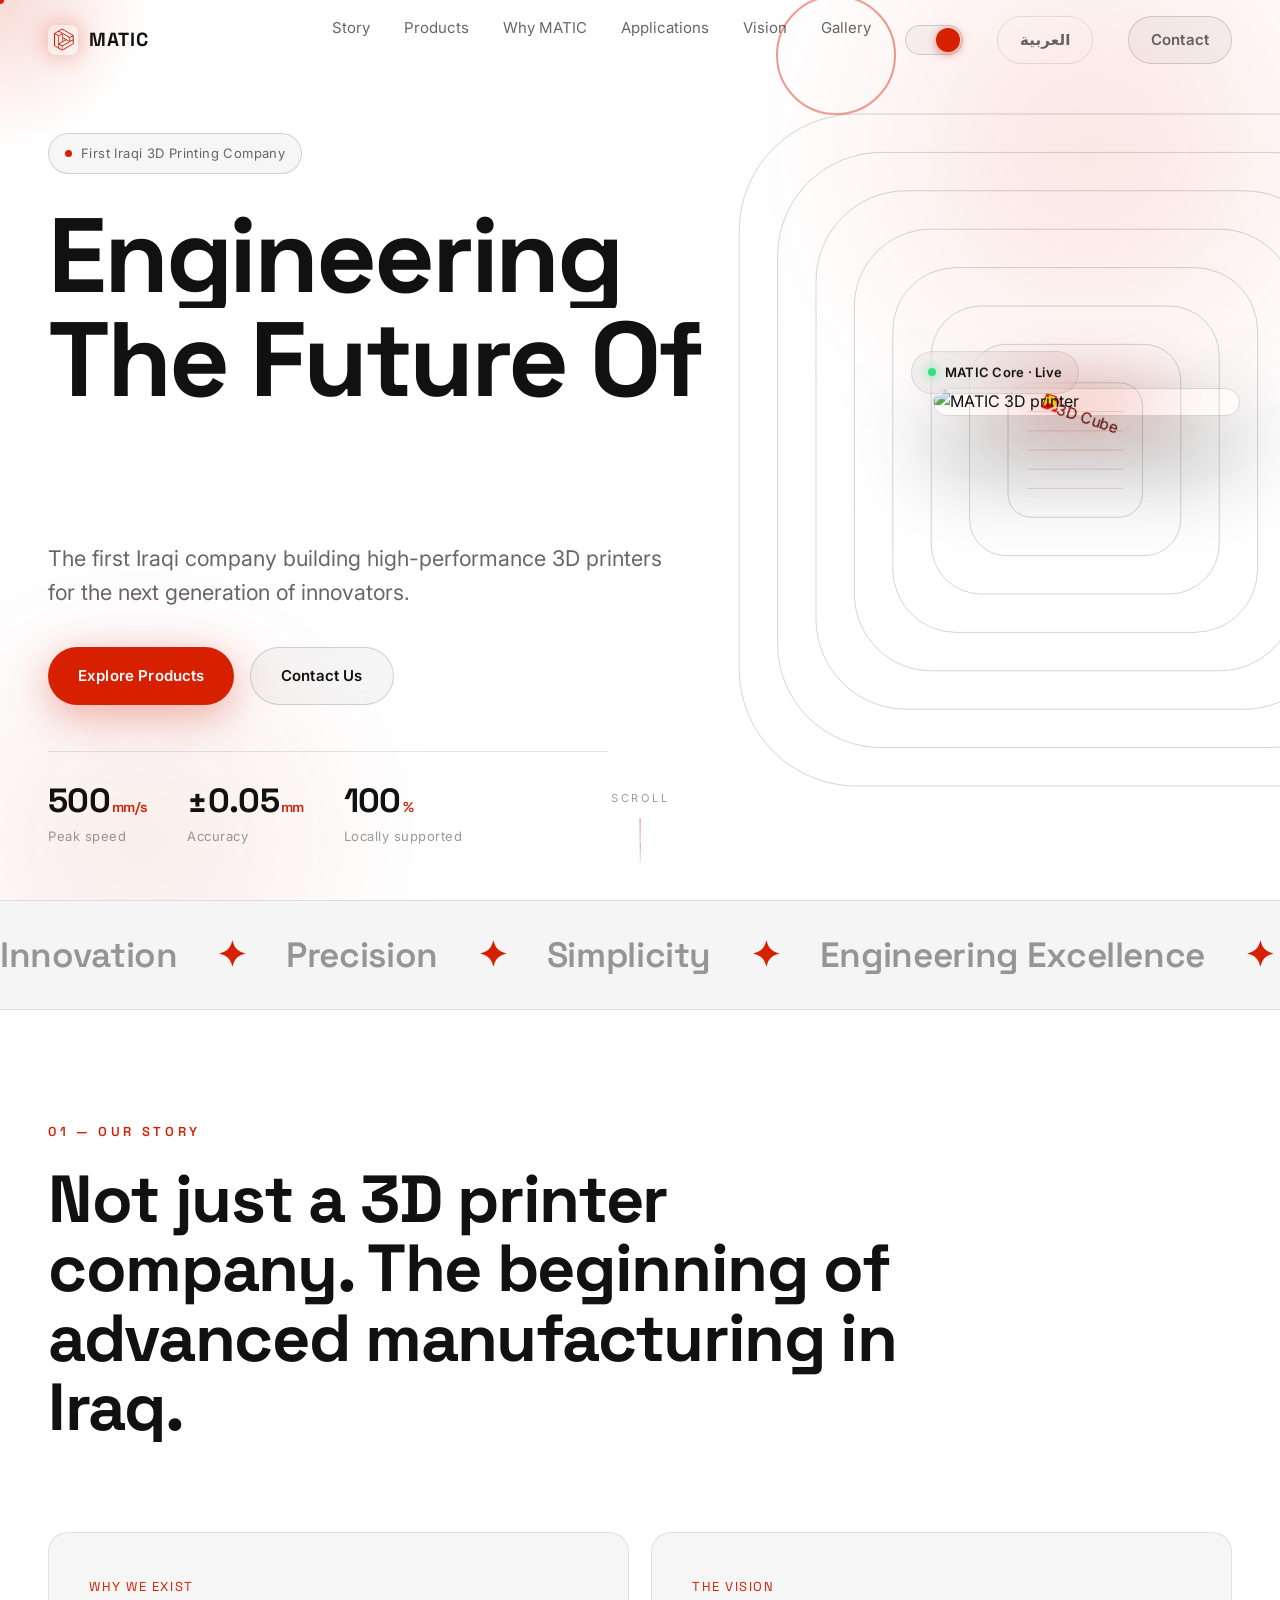
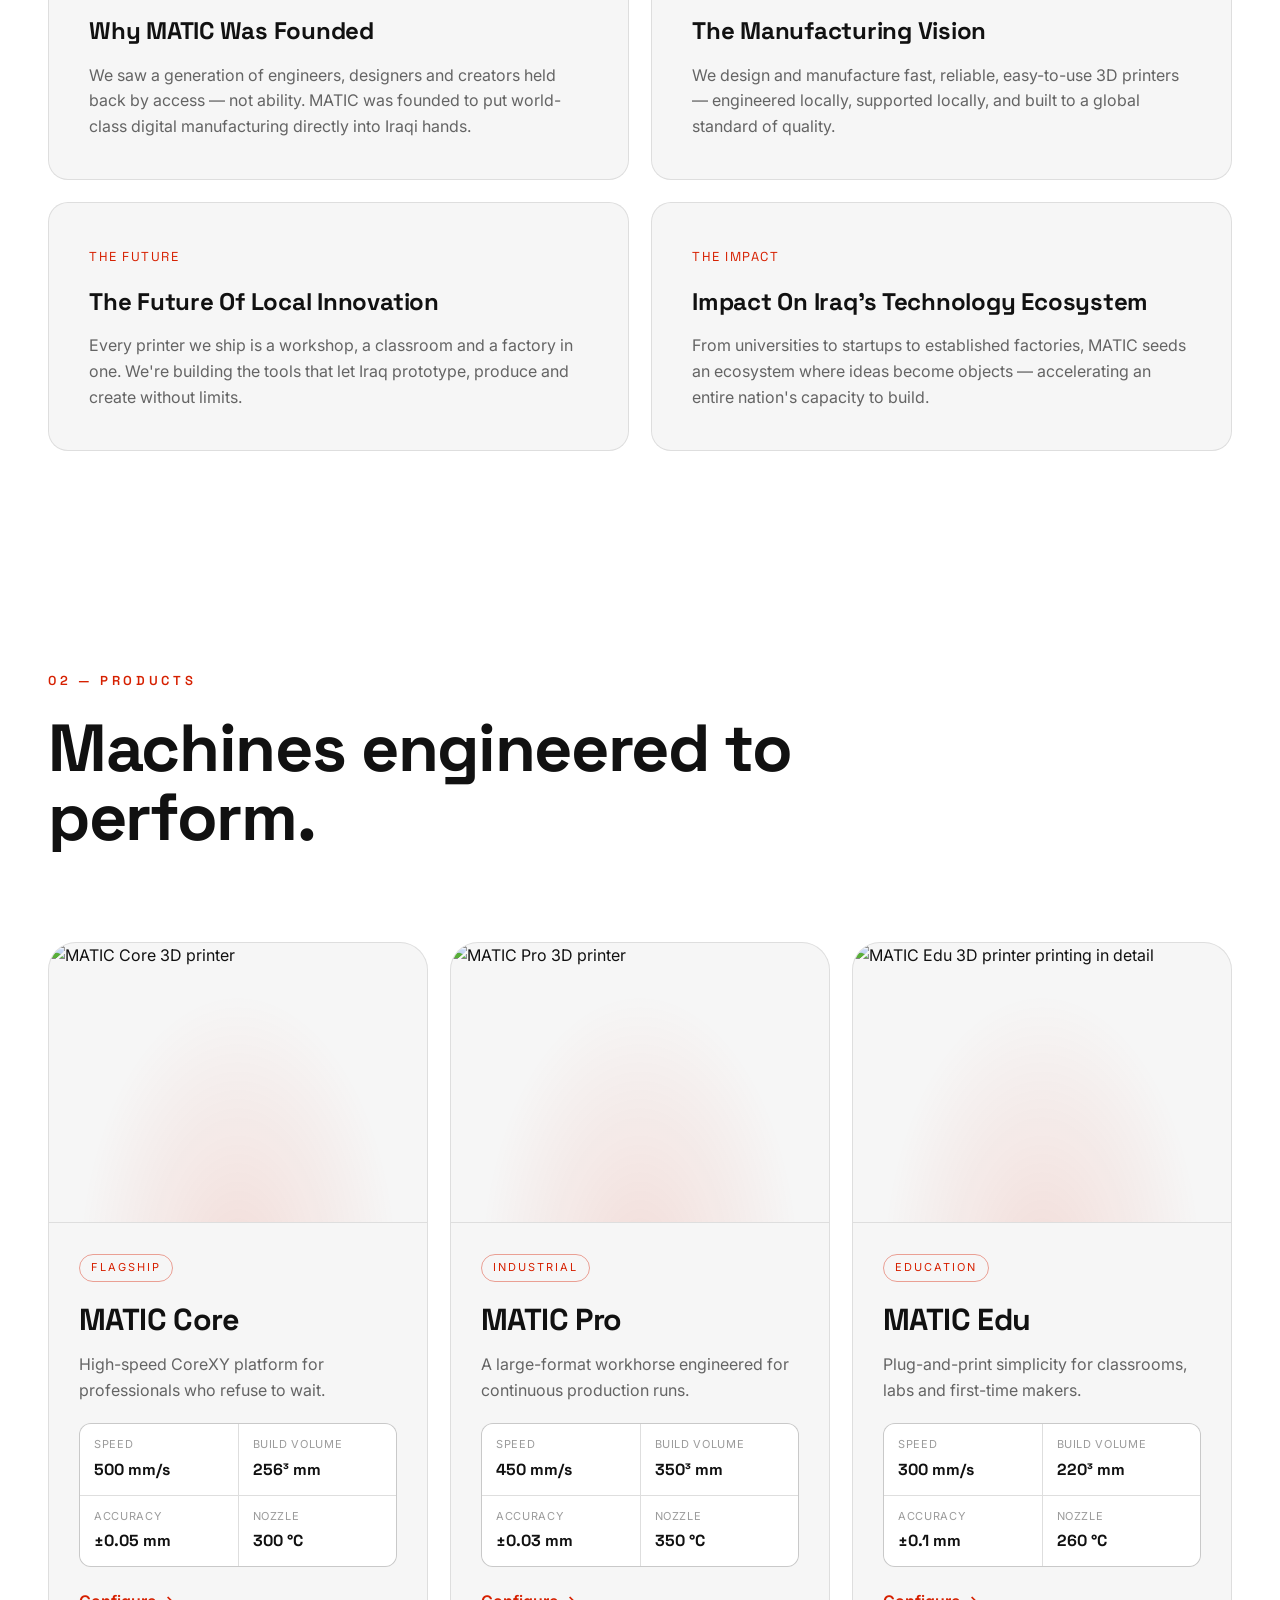
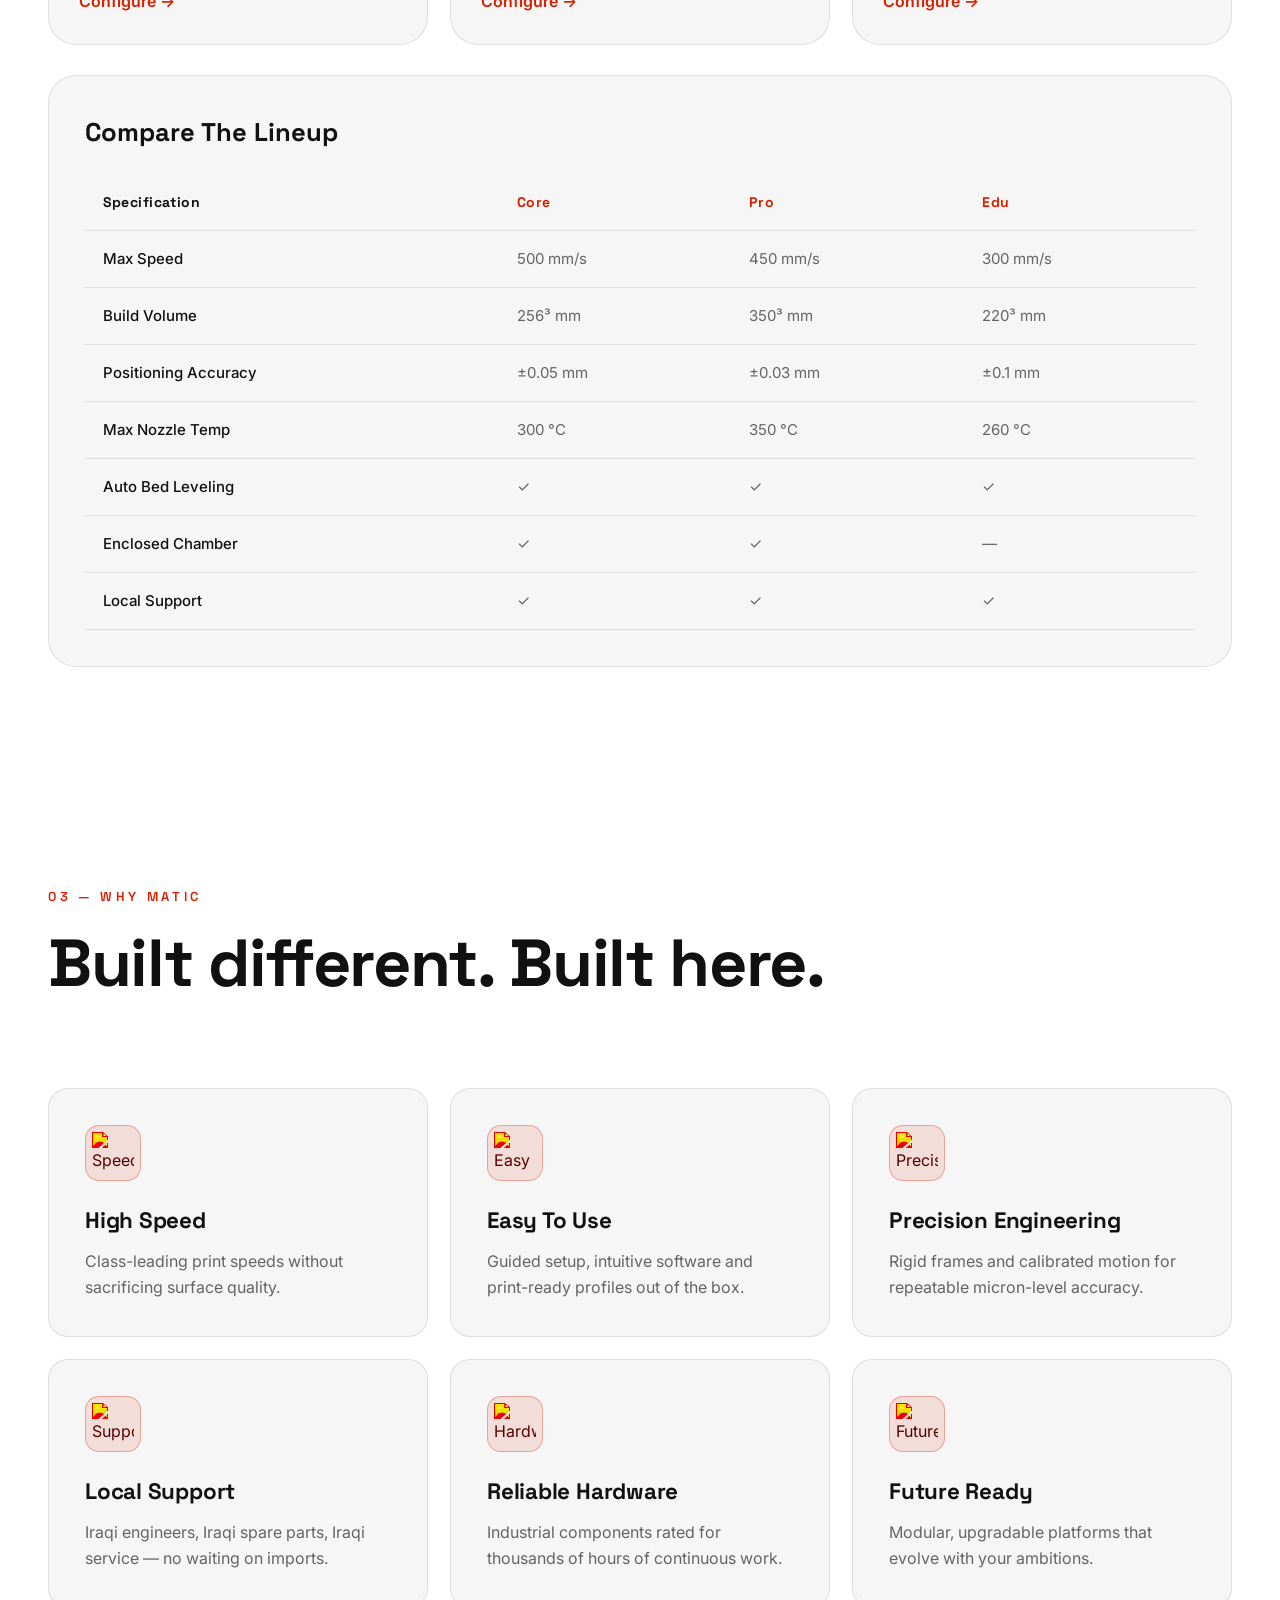
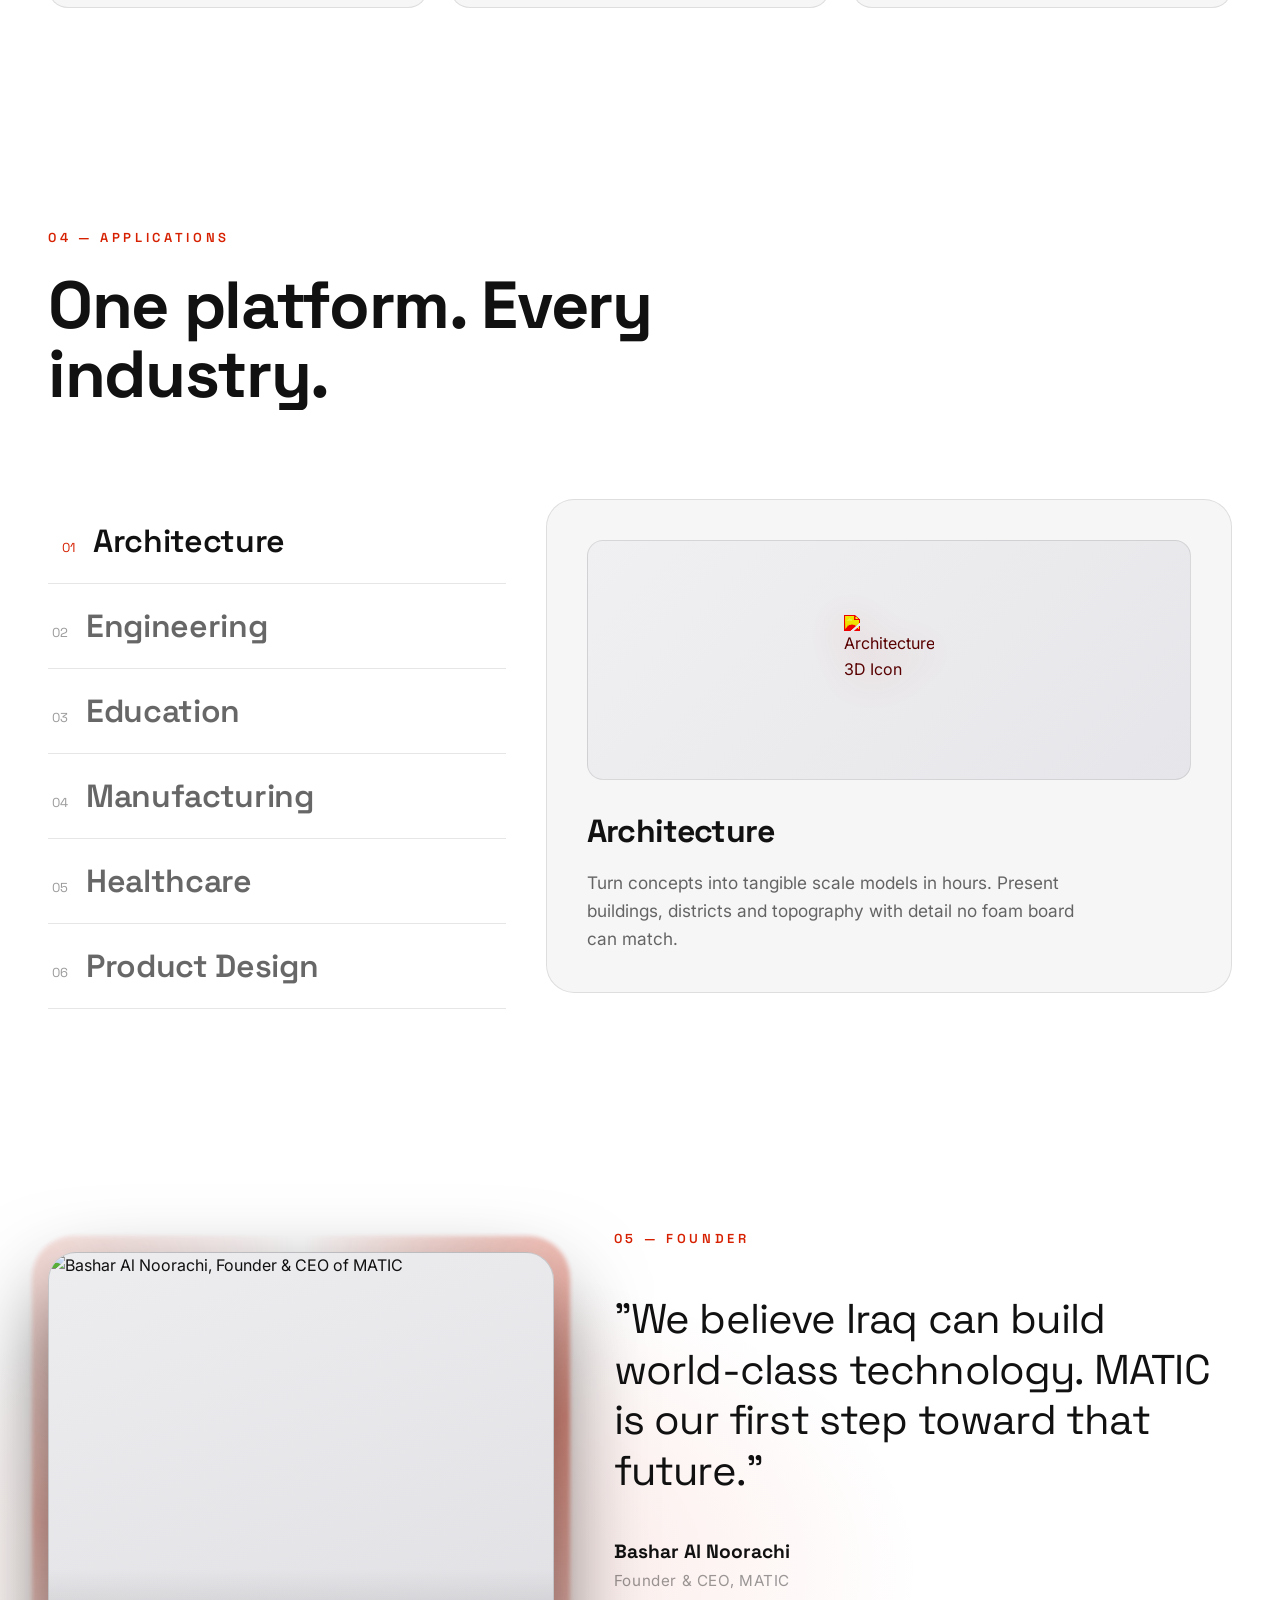
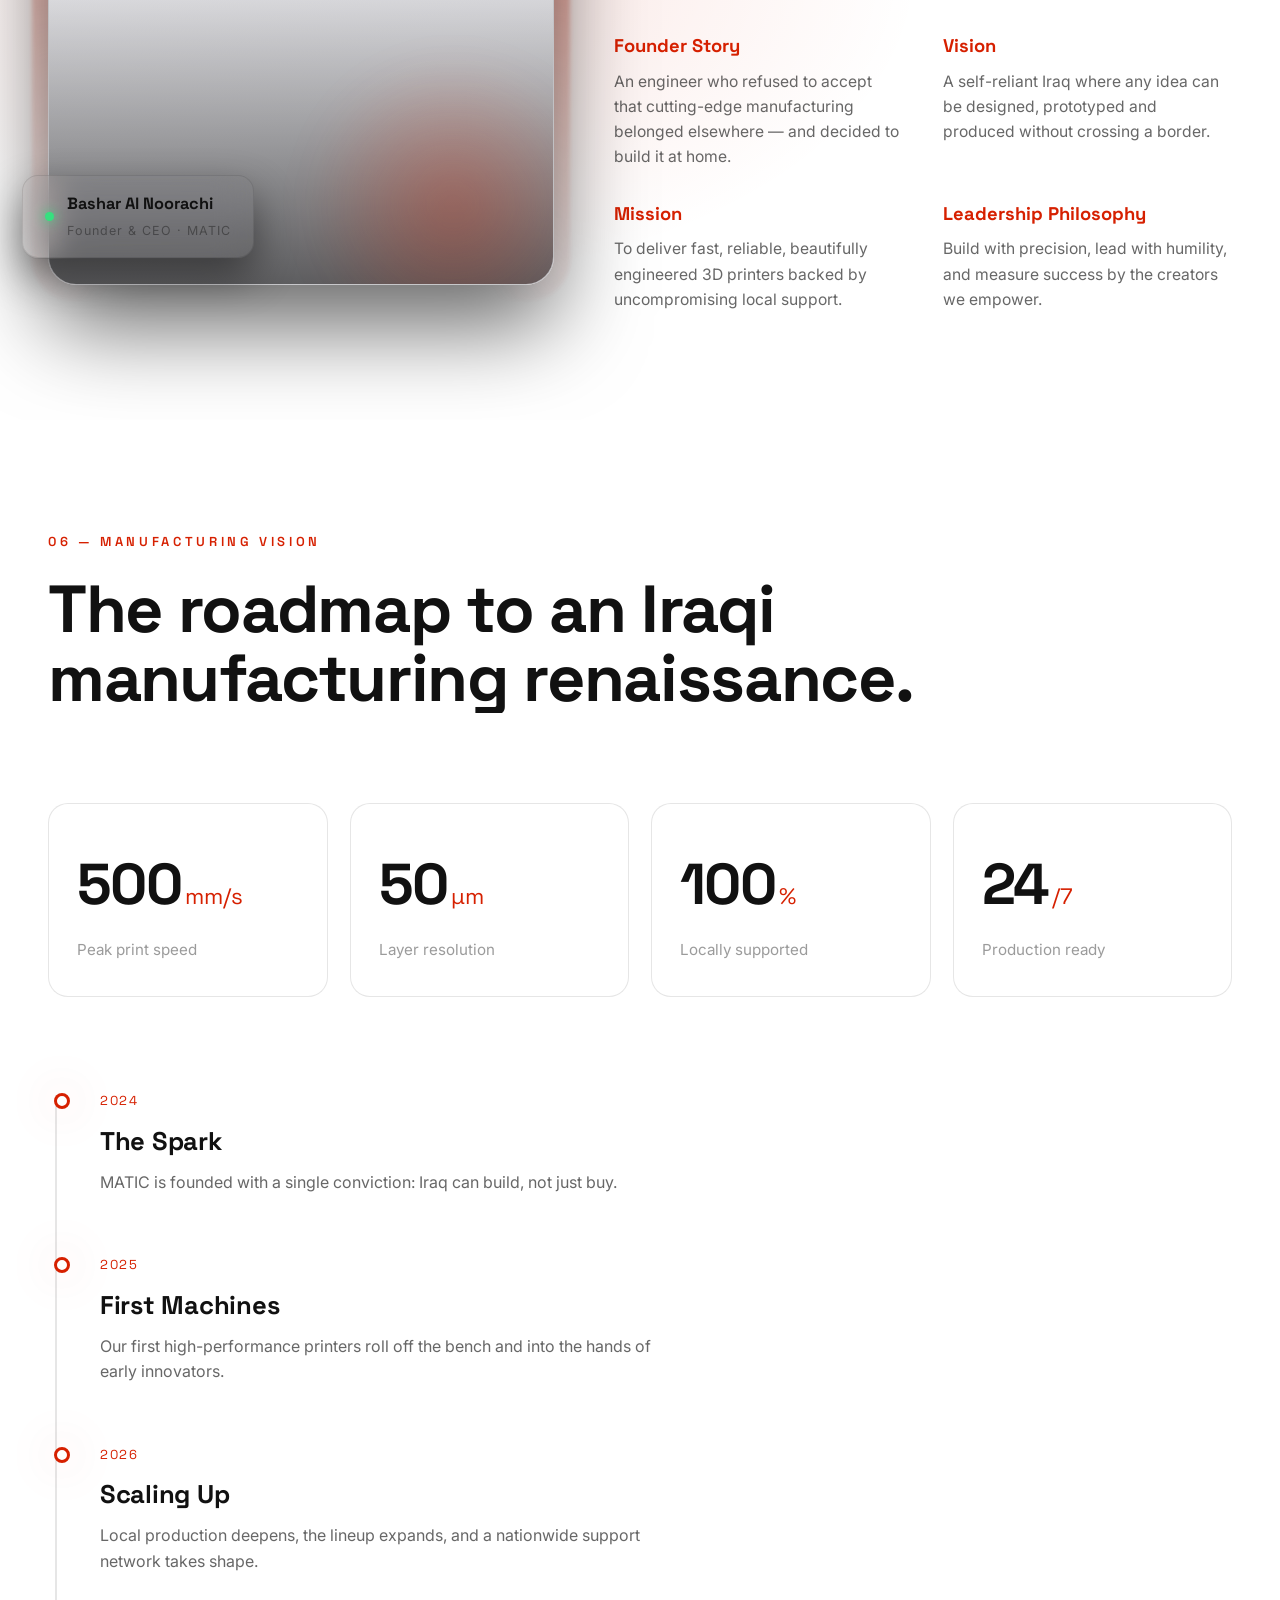
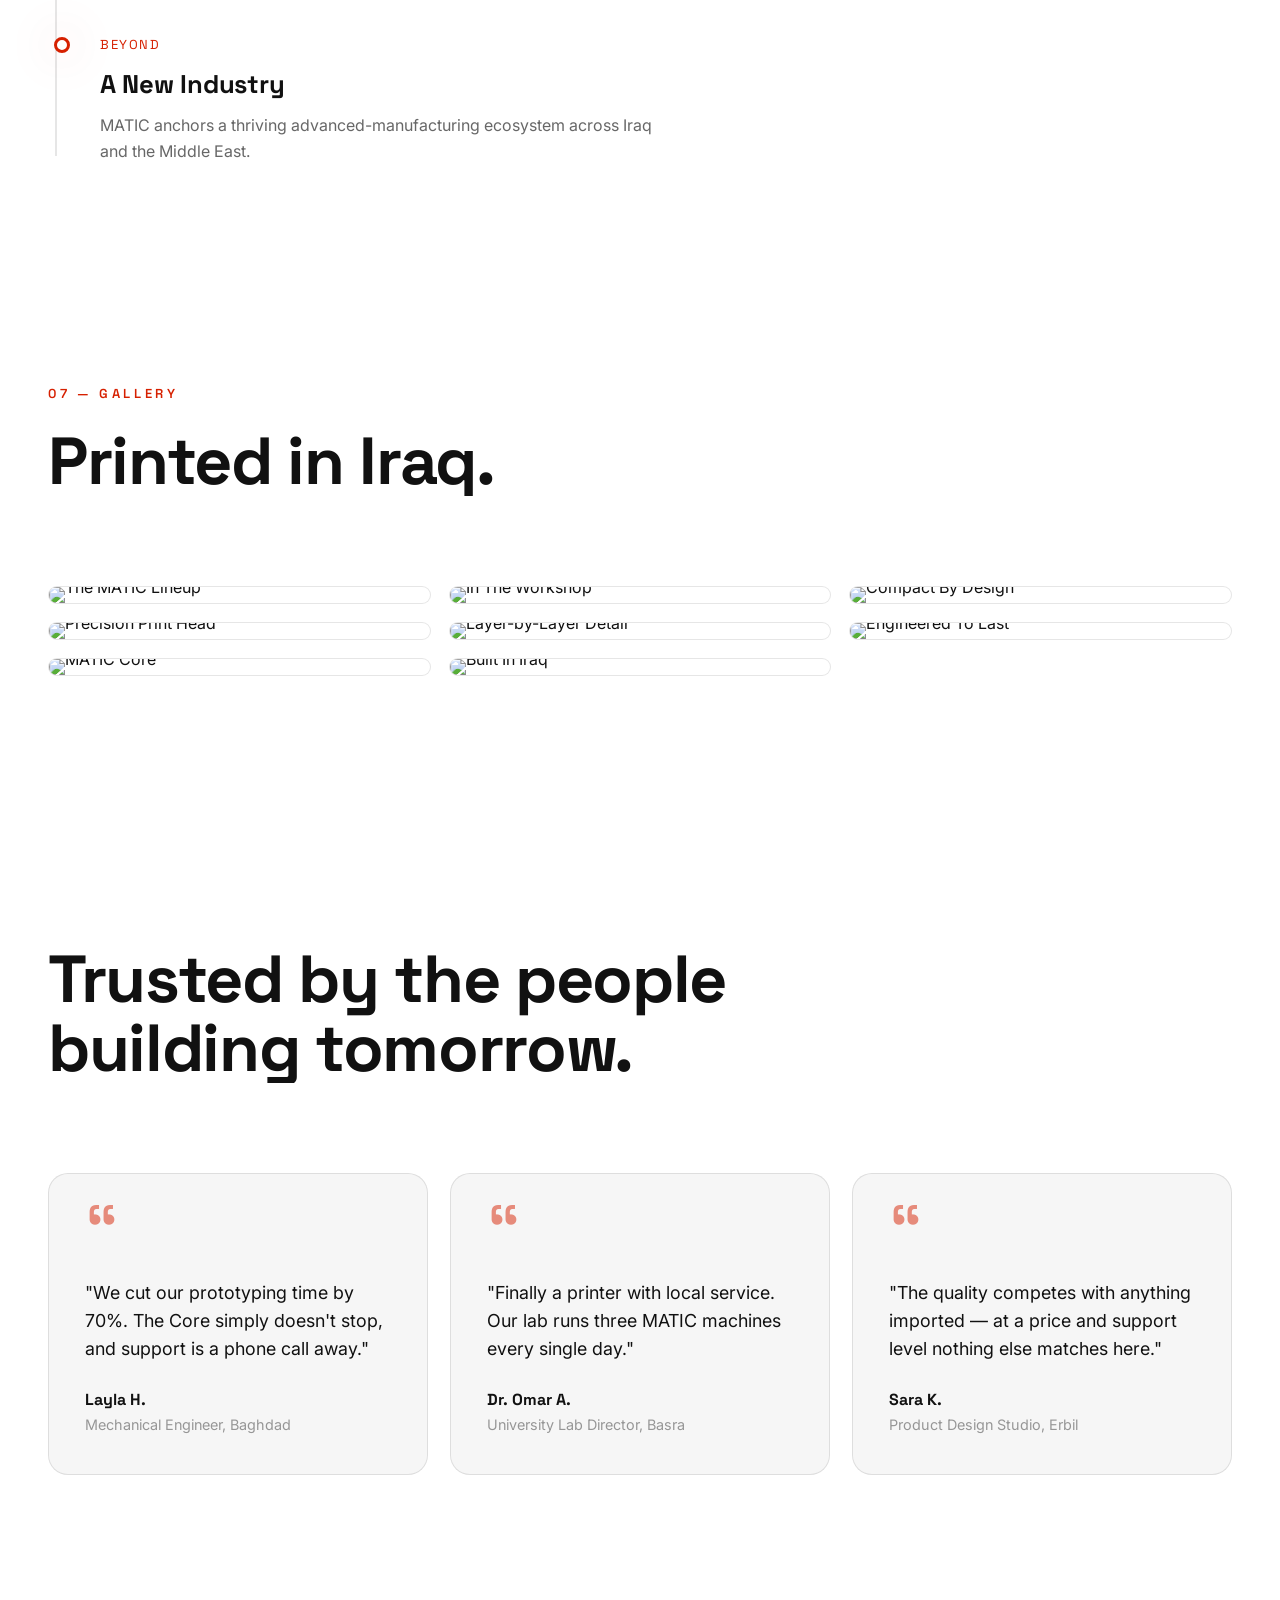
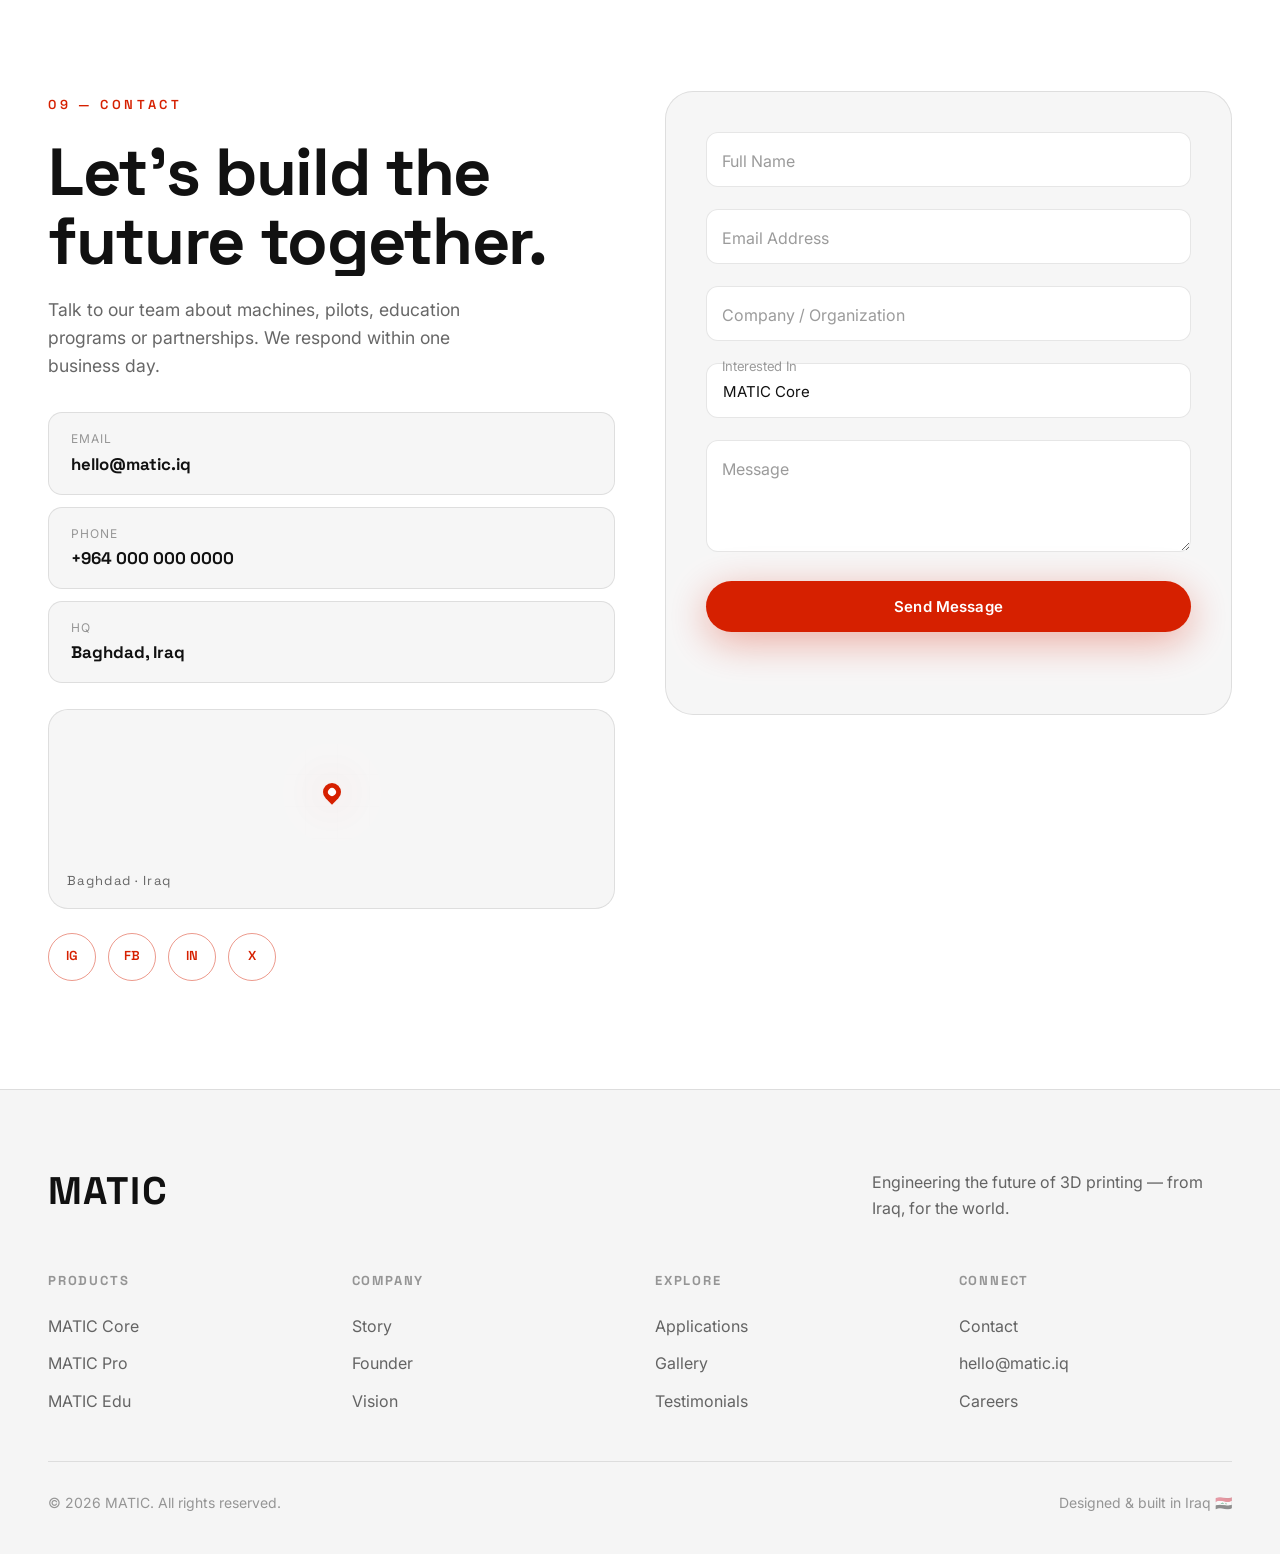
==== commit da18fa27: "Update index.html" ====
--- a/index.html
+++ b/index.html
@@ -4,7 +4,7 @@
   <meta charset="UTF-8" />
   <meta name="viewport" content="width=device-width, initial-scale=1.0" />
   <meta name="theme-color" content="#111111" />
-  <link rel="icon" type="image/png" href="matic-logo.png" />
+  <link rel="icon" type="image/png" href="MATIC.jpg" />
 
   <title>MATIC — Engineering The Future Of 3D Printing</title>
   <meta name="description" content="MATIC is the first Iraqi company designing and manufacturing high-performance 3D printers — fast, reliable, and locally supported for the next generation of innovators." />
@@ -66,7 +66,7 @@
   <!-- Preloader -->
   <div class="preloader" id="preloader" aria-hidden="true">
     <div class="preloader__inner">
-      <img src="matic-logo.png" alt="" class="preloader__mark" />
+      <img src="MATIC.jpg" alt="" class="preloader__mark" />
       <div class="preloader__logo">MATIC</div>
       <div class="preloader__bar"><span></span></div>
       <div class="preloader__count">000</div>
@@ -77,7 +77,7 @@
   <header class="nav" id="nav">
     <div class="nav__inner">
       <a href="#hero" class="nav__logo" data-magnetic aria-label="MATIC home">
-        <img src="matic-logo.png" alt="MATIC logo" class="nav__logo-img" />
+        <img src="MATIC.jpg" alt="MATIC logo" class="nav__logo-img" />
         <span class="nav__logo-text">MATIC</span>
       </a>
       <nav class="nav__links" aria-label="Primary">
